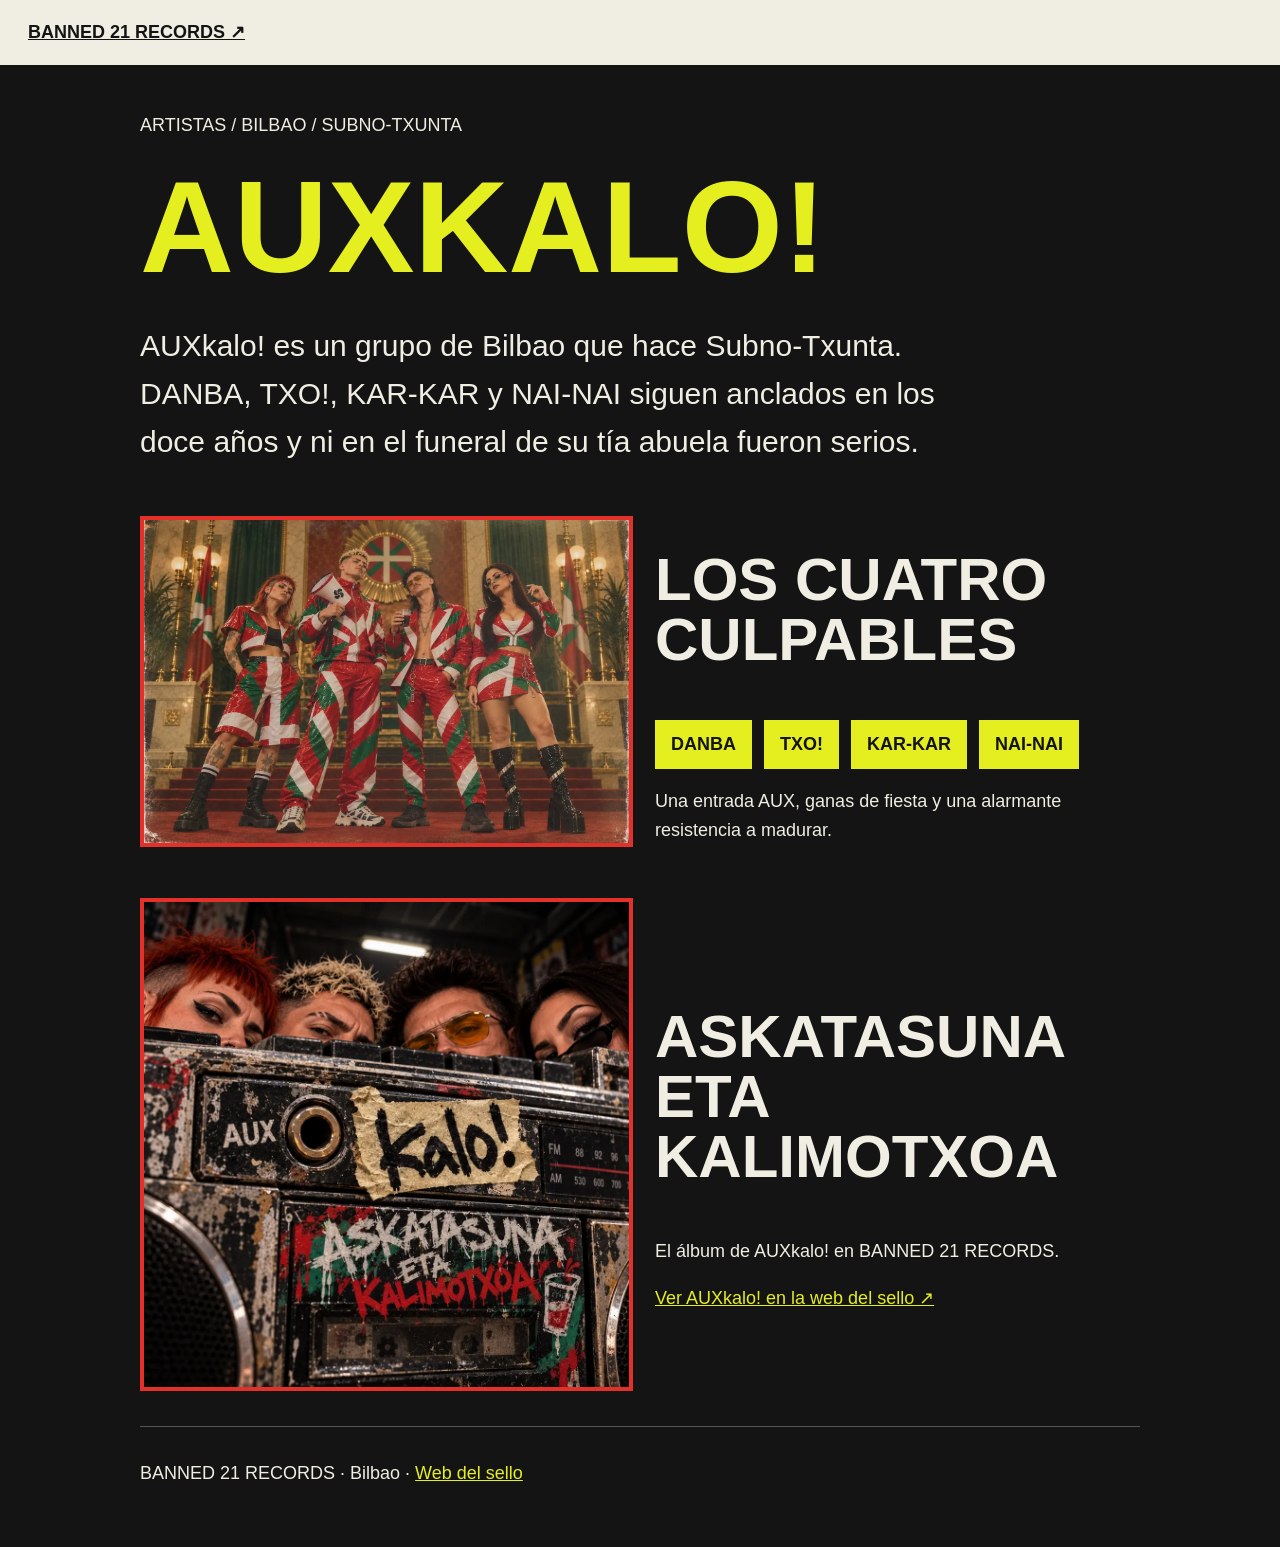
==== auxkalo/index.html @ 3a6acc34 "Publish dedicated indexable AUXkalo artist page" ====
<!doctype html><html lang="es"><head><meta charset="utf-8"><meta name="viewport" content="width=device-width,initial-scale=1"><title>AUXkalo! | Grupo de Bilbao · Subno-Txunta | BANNED 21 RECORDS</title><meta name="description" content="AUXkalo! es un grupo de Bilbao que hace Subno-Txunta. DANBA, TXO!, KAR-KAR y NAI-NAI siguen anclados en los doce años y ni en el funeral de su tía abuela fueron serios."><meta name="robots" content="index,follow,max-image-preview:large"><link rel="canonical" href="https://olivermend.github.io/Banned21records-web/auxkalo/"><meta property="og:type" content="music.musician"><meta property="og:title" content="AUXkalo! | Subno-Txunta desde Bilbao"><meta property="og:description" content="AUXkalo! es un grupo de Bilbao que hace Subno-Txunta. DANBA, TXO!, KAR-KAR y NAI-NAI siguen anclados en los doce años y ni en el funeral de su tía abuela fueron serios."><meta property="og:url" content="https://olivermend.github.io/Banned21records-web/auxkalo/"><meta property="og:image" content="https://olivermend.github.io/Banned21records-web/assets/artists/auxkalo-band.webp"><meta name="twitter:card" content="summary_large_image"><script type="application/ld+json">{"@context":"https://schema.org","@type":"MusicGroup","name":"AUXkalo!","url":"https://olivermend.github.io/Banned21records-web/auxkalo/","genre":["Subno-Txunta","Punk","Dance"],"description":"AUXkalo! es un grupo de Bilbao que hace Subno-Txunta. DANBA, TXO!, KAR-KAR y NAI-NAI siguen anclados en los doce años y ni en el funeral de su tía abuela fueron serios.","foundingLocation":{"@type":"Place","name":"Bilbao, Bizkaia, España"},"member":[{"@type":"Person","name":"DANBA"},{"@type":"Person","name":"TXO!"},{"@type":"Person","name":"KAR-KAR"},{"@type":"Person","name":"NAI-NAI"}],"image":"https://olivermend.github.io/Banned21records-web/assets/artists/auxkalo-band.webp","album":{"@type":"MusicAlbum","name":"Askatasuna eta Kalimotxoa","image":"https://olivermend.github.io/Banned21records-web/assets/artists/auxkalo-askatasuna-eta-kalimotxoa.webp"}}</script><style>body{background:#141414;color:#f0ede3;font:18px/1.6 Arial,sans-serif;margin:0}main{max-width:1000px;margin:auto;padding:28px}a{color:#e5ee1f}header{padding:18px 28px;background:#f0ede3;color:#141414;font-weight:900}header a{color:#141414}h1,h2{font-family:Impact,'Arial Narrow',sans-serif;text-transform:uppercase;line-height:1}h1{font-size:clamp(60px,12vw,130px);margin:22px 0 10px;color:#e5ee1f}h2{font-size:clamp(30px,6vw,60px)}.lead{font-size:clamp(21px,3vw,30px);max-width:820px}.grid{display:grid;grid-template-columns:1fr 1fr;gap:30px;align-items:center;margin:35px 0}.grid img{width:100%;height:auto;border:4px solid #e33029}.members{display:flex;flex-wrap:wrap;gap:12px;list-style:none;padding:0}.members li{background:#e5ee1f;color:#141414;font-weight:900;padding:10px 16px}footer{padding:32px 0;border-top:1px solid #555}@media(max-width:700px){.grid{grid-template-columns:1fr}}</style></head><body><header><a href="https://olivermend.github.io/Banned21records-web/">BANNED 21 RECORDS ↗</a></header><main><p>ARTISTAS / BILBAO / SUBNO-TXUNTA</p><h1>AUXkalo!</h1><p class="lead">AUXkalo! es un grupo de Bilbao que hace Subno-Txunta. DANBA, TXO!, KAR-KAR y NAI-NAI siguen anclados en los doce años y ni en el funeral de su tía abuela fueron serios.</p><div class="grid"><img src="../assets/artists/auxkalo-band.webp" alt="AUXkalo!, cuarteto de Bilbao con vestuario Ikurriña Couture"><div><h2>Los cuatro culpables</h2><ul class="members"><li>DANBA</li><li>TXO!</li><li>KAR-KAR</li><li>NAI-NAI</li></ul><p>Una entrada AUX, ganas de fiesta y una alarmante resistencia a madurar.</p></div></div><section class="grid"><img src="../assets/artists/auxkalo-askatasuna-eta-kalimotxoa.webp" alt="Portada del álbum Askatasuna eta Kalimotxoa de AUXkalo!"><div><h2>Askatasuna eta Kalimotxoa</h2><p>El álbum de AUXkalo! en BANNED 21 RECORDS.</p><p><a href="https://olivermend.github.io/Banned21records-web/#band">Ver AUXkalo! en la web del sello ↗</a></p></div></section><footer>BANNED 21 RECORDS · Bilbao · <a href="https://olivermend.github.io/Banned21records-web/">Web del sello</a></footer></main></body></html>
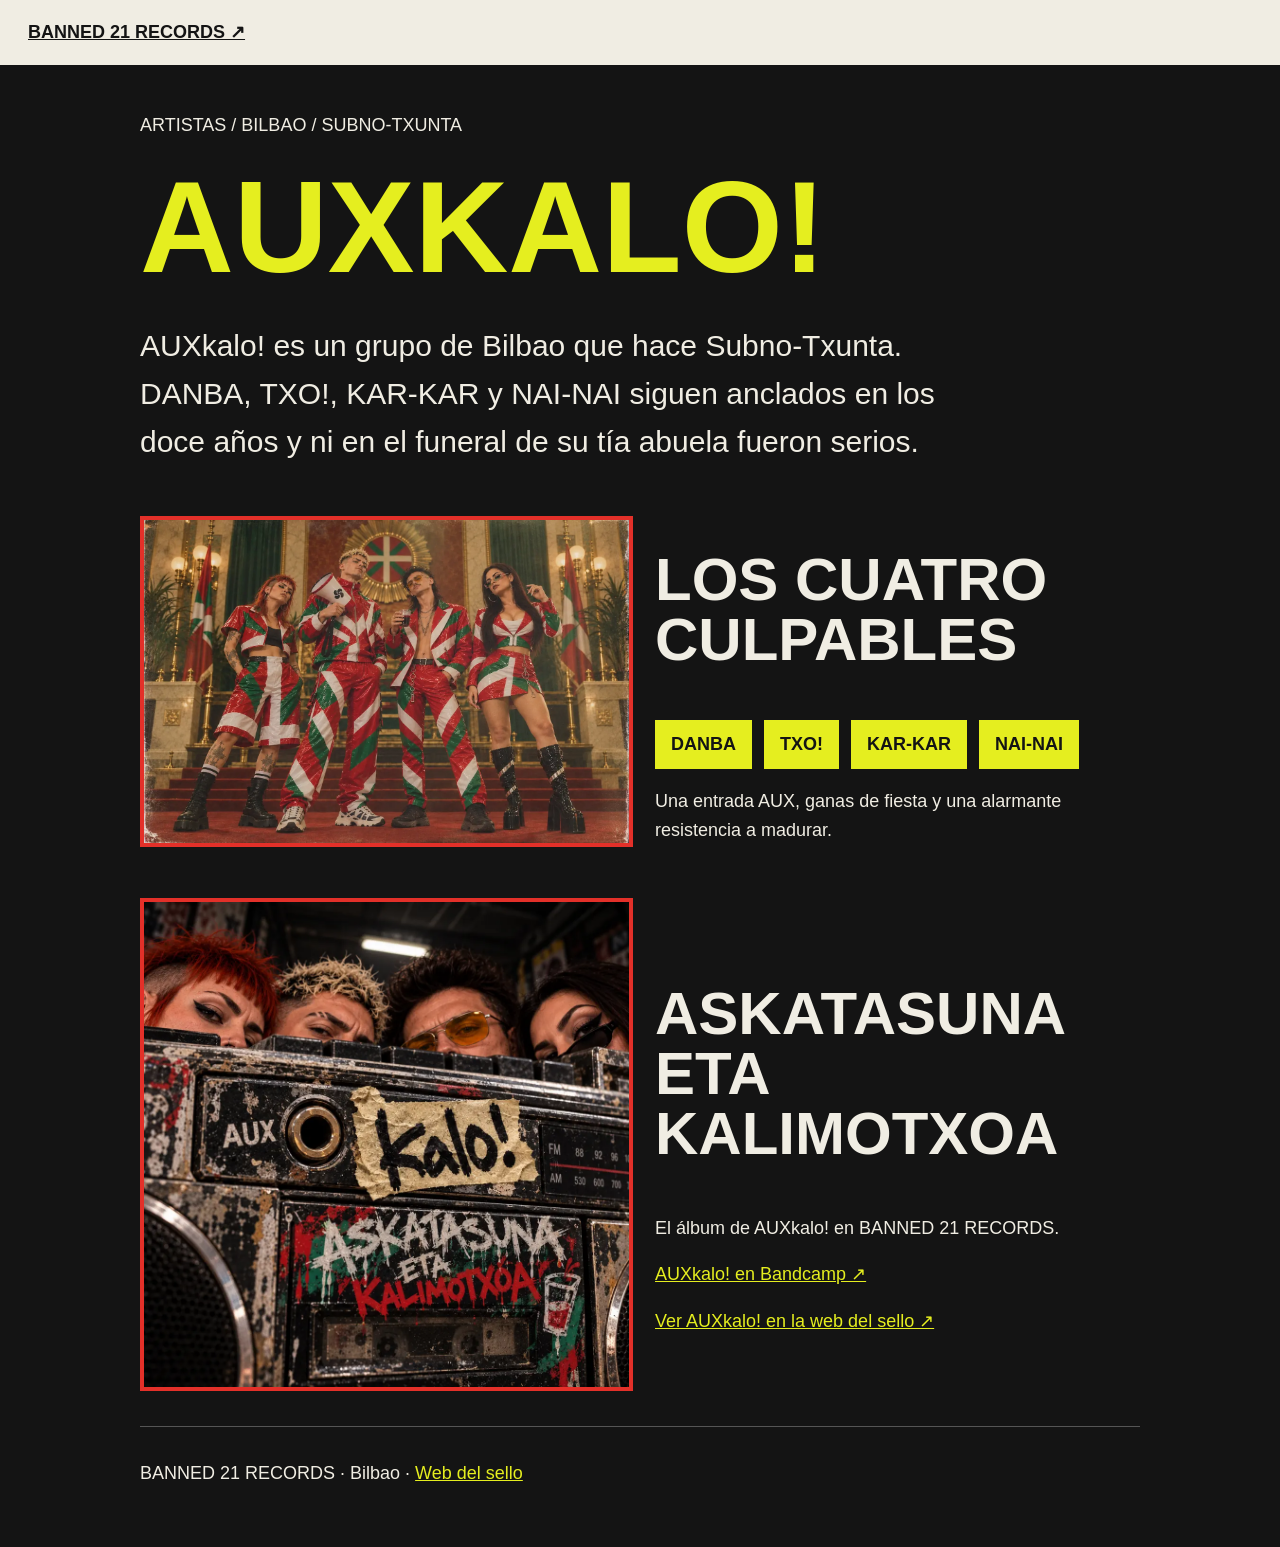
==== commit 6c1fceda: "Link AUXkalo official Bandcamp profile from artist page and structured data" ====
--- a/auxkalo/index.html
+++ b/auxkalo/index.html
@@ -1 +1 @@
-<!doctype html><html lang="es"><head><meta charset="utf-8"><meta name="viewport" content="width=device-width,initial-scale=1"><title>AUXkalo! | Grupo de Bilbao · Subno-Txunta | BANNED 21 RECORDS</title><meta name="description" content="AUXkalo! es un grupo de Bilbao que hace Subno-Txunta. DANBA, TXO!, KAR-KAR y NAI-NAI siguen anclados en los doce años y ni en el funeral de su tía abuela fueron serios."><meta name="robots" content="index,follow,max-image-preview:large"><link rel="canonical" href="https://olivermend.github.io/Banned21records-web/auxkalo/"><meta property="og:type" content="music.musician"><meta property="og:title" content="AUXkalo! | Subno-Txunta desde Bilbao"><meta property="og:description" content="AUXkalo! es un grupo de Bilbao que hace Subno-Txunta. DANBA, TXO!, KAR-KAR y NAI-NAI siguen anclados en los doce años y ni en el funeral de su tía abuela fueron serios."><meta property="og:url" content="https://olivermend.github.io/Banned21records-web/auxkalo/"><meta property="og:image" content="https://olivermend.github.io/Banned21records-web/assets/artists/auxkalo-band.webp"><meta name="twitter:card" content="summary_large_image"><script type="application/ld+json">{"@context":"https://schema.org","@type":"MusicGroup","name":"AUXkalo!","url":"https://olivermend.github.io/Banned21records-web/auxkalo/","genre":["Subno-Txunta","Punk","Dance"],"description":"AUXkalo! es un grupo de Bilbao que hace Subno-Txunta. DANBA, TXO!, KAR-KAR y NAI-NAI siguen anclados en los doce años y ni en el funeral de su tía abuela fueron serios.","foundingLocation":{"@type":"Place","name":"Bilbao, Bizkaia, España"},"member":[{"@type":"Person","name":"DANBA"},{"@type":"Person","name":"TXO!"},{"@type":"Person","name":"KAR-KAR"},{"@type":"Person","name":"NAI-NAI"}],"image":"https://olivermend.github.io/Banned21records-web/assets/artists/auxkalo-band.webp","album":{"@type":"MusicAlbum","name":"Askatasuna eta Kalimotxoa","image":"https://olivermend.github.io/Banned21records-web/assets/artists/auxkalo-askatasuna-eta-kalimotxoa.webp"}}</script><style>body{background:#141414;color:#f0ede3;font:18px/1.6 Arial,sans-serif;margin:0}main{max-width:1000px;margin:auto;padding:28px}a{color:#e5ee1f}header{padding:18px 28px;background:#f0ede3;color:#141414;font-weight:900}header a{color:#141414}h1,h2{font-family:Impact,'Arial Narrow',sans-serif;text-transform:uppercase;line-height:1}h1{font-size:clamp(60px,12vw,130px);margin:22px 0 10px;color:#e5ee1f}h2{font-size:clamp(30px,6vw,60px)}.lead{font-size:clamp(21px,3vw,30px);max-width:820px}.grid{display:grid;grid-template-columns:1fr 1fr;gap:30px;align-items:center;margin:35px 0}.grid img{width:100%;height:auto;border:4px solid #e33029}.members{display:flex;flex-wrap:wrap;gap:12px;list-style:none;padding:0}.members li{background:#e5ee1f;color:#141414;font-weight:900;padding:10px 16px}footer{padding:32px 0;border-top:1px solid #555}@media(max-width:700px){.grid{grid-template-columns:1fr}}</style></head><body><header><a href="https://olivermend.github.io/Banned21records-web/">BANNED 21 RECORDS ↗</a></header><main><p>ARTISTAS / BILBAO / SUBNO-TXUNTA</p><h1>AUXkalo!</h1><p class="lead">AUXkalo! es un grupo de Bilbao que hace Subno-Txunta. DANBA, TXO!, KAR-KAR y NAI-NAI siguen anclados en los doce años y ni en el funeral de su tía abuela fueron serios.</p><div class="grid"><img src="../assets/artists/auxkalo-band.webp" alt="AUXkalo!, cuarteto de Bilbao con vestuario Ikurriña Couture"><div><h2>Los cuatro culpables</h2><ul class="members"><li>DANBA</li><li>TXO!</li><li>KAR-KAR</li><li>NAI-NAI</li></ul><p>Una entrada AUX, ganas de fiesta y una alarmante resistencia a madurar.</p></div></div><section class="grid"><img src="../assets/artists/auxkalo-askatasuna-eta-kalimotxoa.webp" alt="Portada del álbum Askatasuna eta Kalimotxoa de AUXkalo!"><div><h2>Askatasuna eta Kalimotxoa</h2><p>El álbum de AUXkalo! en BANNED 21 RECORDS.</p><p><a href="https://olivermend.github.io/Banned21records-web/#band">Ver AUXkalo! en la web del sello ↗</a></p></div></section><footer>BANNED 21 RECORDS · Bilbao · <a href="https://olivermend.github.io/Banned21records-web/">Web del sello</a></footer></main></body></html>+<!doctype html><html lang="es"><head><meta charset="utf-8"><meta name="viewport" content="width=device-width,initial-scale=1"><title>AUXkalo! | Grupo de Bilbao · Subno-Txunta | BANNED 21 RECORDS</title><meta name="description" content="AUXkalo! es un grupo de Bilbao que hace Subno-Txunta. DANBA, TXO!, KAR-KAR y NAI-NAI siguen anclados en los doce años y ni en el funeral de su tía abuela fueron serios."><meta name="robots" content="index,follow,max-image-preview:large"><link rel="canonical" href="https://olivermend.github.io/Banned21records-web/auxkalo/"><meta property="og:type" content="music.musician"><meta property="og:title" content="AUXkalo! | Subno-Txunta desde Bilbao"><meta property="og:description" content="AUXkalo! es un grupo de Bilbao que hace Subno-Txunta. DANBA, TXO!, KAR-KAR y NAI-NAI siguen anclados en los doce años y ni en el funeral de su tía abuela fueron serios."><meta property="og:url" content="https://olivermend.github.io/Banned21records-web/auxkalo/"><meta property="og:image" content="https://olivermend.github.io/Banned21records-web/assets/artists/auxkalo-band.webp"><meta name="twitter:card" content="summary_large_image"><script type="application/ld+json">{"@context":"https://schema.org","@type":"MusicGroup","name":"AUXkalo!","url":"https://olivermend.github.io/Banned21records-web/auxkalo/","sameAs":["https://auxkalo.bandcamp.com/"],"genre":["Subno-Txunta","Punk","Dance"],"description":"AUXkalo! es un grupo de Bilbao que hace Subno-Txunta. DANBA, TXO!, KAR-KAR y NAI-NAI siguen anclados en los doce años y ni en el funeral de su tía abuela fueron serios.","foundingLocation":{"@type":"Place","name":"Bilbao, Bizkaia, España"},"member":[{"@type":"Person","name":"DANBA"},{"@type":"Person","name":"TXO!"},{"@type":"Person","name":"KAR-KAR"},{"@type":"Person","name":"NAI-NAI"}],"image":"https://olivermend.github.io/Banned21records-web/assets/artists/auxkalo-band.webp","album":{"@type":"MusicAlbum","name":"Askatasuna eta Kalimotxoa","image":"https://olivermend.github.io/Banned21records-web/assets/artists/auxkalo-askatasuna-eta-kalimotxoa.webp"}}</script><style>body{background:#141414;color:#f0ede3;font:18px/1.6 Arial,sans-serif;margin:0}main{max-width:1000px;margin:auto;padding:28px}a{color:#e5ee1f}header{padding:18px 28px;background:#f0ede3;color:#141414;font-weight:900}header a{color:#141414}h1,h2{font-family:Impact,'Arial Narrow',sans-serif;text-transform:uppercase;line-height:1}h1{font-size:clamp(60px,12vw,130px);margin:22px 0 10px;color:#e5ee1f}h2{font-size:clamp(30px,6vw,60px)}.lead{font-size:clamp(21px,3vw,30px);max-width:820px}.grid{display:grid;grid-template-columns:1fr 1fr;gap:30px;align-items:center;margin:35px 0}.grid img{width:100%;height:auto;border:4px solid #e33029}.members{display:flex;flex-wrap:wrap;gap:12px;list-style:none;padding:0}.members li{background:#e5ee1f;color:#141414;font-weight:900;padding:10px 16px}footer{padding:32px 0;border-top:1px solid #555}@media(max-width:700px){.grid{grid-template-columns:1fr}}</style></head><body><header><a href="https://olivermend.github.io/Banned21records-web/">BANNED 21 RECORDS ↗</a></header><main><p>ARTISTAS / BILBAO / SUBNO-TXUNTA</p><h1>AUXkalo!</h1><p class="lead">AUXkalo! es un grupo de Bilbao que hace Subno-Txunta. DANBA, TXO!, KAR-KAR y NAI-NAI siguen anclados en los doce años y ni en el funeral de su tía abuela fueron serios.</p><div class="grid"><img src="../assets/artists/auxkalo-band.webp" alt="AUXkalo!, cuarteto de Bilbao con vestuario Ikurriña Couture"><div><h2>Los cuatro culpables</h2><ul class="members"><li>DANBA</li><li>TXO!</li><li>KAR-KAR</li><li>NAI-NAI</li></ul><p>Una entrada AUX, ganas de fiesta y una alarmante resistencia a madurar.</p></div></div><section class="grid"><img src="../assets/artists/auxkalo-askatasuna-eta-kalimotxoa.webp" alt="Portada del álbum Askatasuna eta Kalimotxoa de AUXkalo!"><div><h2>Askatasuna eta Kalimotxoa</h2><p>El álbum de AUXkalo! en BANNED 21 RECORDS.</p><p><a href="https://auxkalo.bandcamp.com/" rel="noopener noreferrer">AUXkalo! en Bandcamp ↗</a></p><p><a href="https://olivermend.github.io/Banned21records-web/#band">Ver AUXkalo! en la web del sello ↗</a></p></div></section><footer>BANNED 21 RECORDS · Bilbao · <a href="https://olivermend.github.io/Banned21records-web/">Web del sello</a></footer></main></body></html>
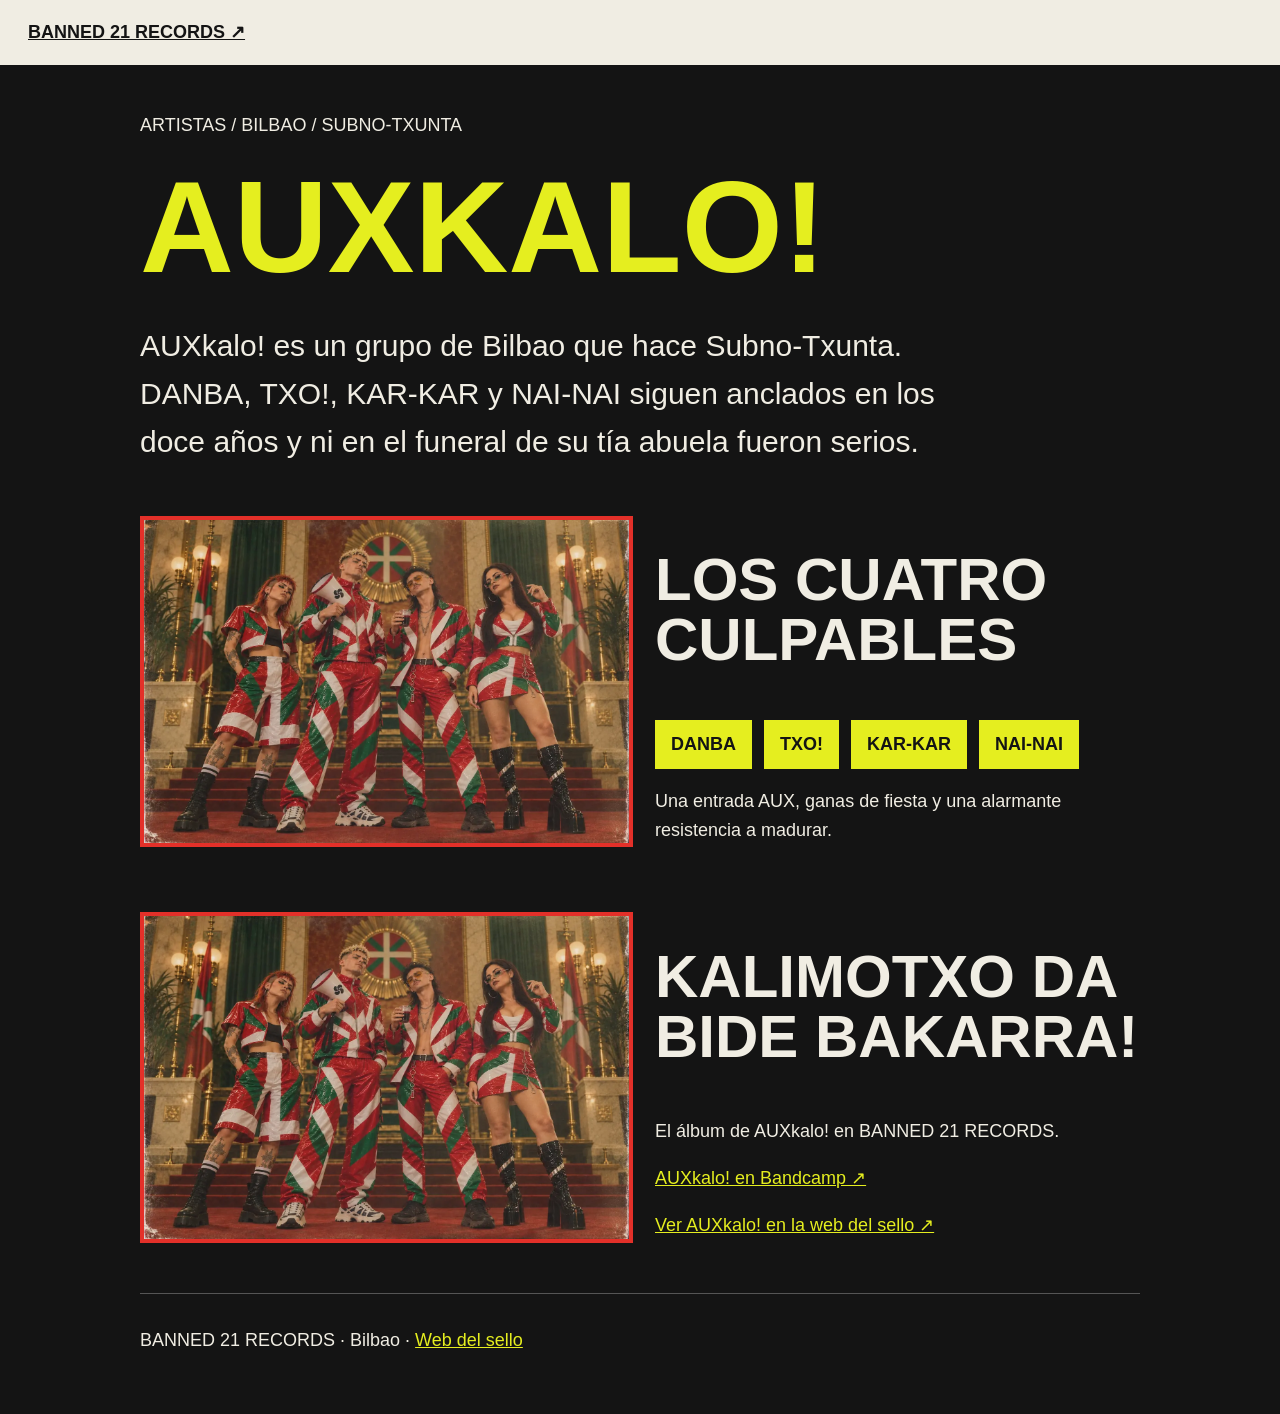
==== commit 6b49e490: "Update AUXkalo debut album to KALIMOTXO DA BIDE BAKARRA! and retire old cover references" ====
--- a/auxkalo/index.html
+++ b/auxkalo/index.html
@@ -1 +1 @@
-<!doctype html><html lang="es"><head><meta charset="utf-8"><meta name="viewport" content="width=device-width,initial-scale=1"><title>AUXkalo! | Grupo de Bilbao · Subno-Txunta | BANNED 21 RECORDS</title><meta name="description" content="AUXkalo! es un grupo de Bilbao que hace Subno-Txunta. DANBA, TXO!, KAR-KAR y NAI-NAI siguen anclados en los doce años y ni en el funeral de su tía abuela fueron serios."><meta name="robots" content="index,follow,max-image-preview:large"><link rel="canonical" href="https://olivermend.github.io/Banned21records-web/auxkalo/"><meta property="og:type" content="music.musician"><meta property="og:title" content="AUXkalo! | Subno-Txunta desde Bilbao"><meta property="og:description" content="AUXkalo! es un grupo de Bilbao que hace Subno-Txunta. DANBA, TXO!, KAR-KAR y NAI-NAI siguen anclados en los doce años y ni en el funeral de su tía abuela fueron serios."><meta property="og:url" content="https://olivermend.github.io/Banned21records-web/auxkalo/"><meta property="og:image" content="https://olivermend.github.io/Banned21records-web/assets/artists/auxkalo-band.webp"><meta name="twitter:card" content="summary_large_image"><script type="application/ld+json">{"@context":"https://schema.org","@type":"MusicGroup","name":"AUXkalo!","url":"https://olivermend.github.io/Banned21records-web/auxkalo/","sameAs":["https://auxkalo.bandcamp.com/"],"genre":["Subno-Txunta","Punk","Dance"],"description":"AUXkalo! es un grupo de Bilbao que hace Subno-Txunta. DANBA, TXO!, KAR-KAR y NAI-NAI siguen anclados en los doce años y ni en el funeral de su tía abuela fueron serios.","foundingLocation":{"@type":"Place","name":"Bilbao, Bizkaia, España"},"member":[{"@type":"Person","name":"DANBA"},{"@type":"Person","name":"TXO!"},{"@type":"Person","name":"KAR-KAR"},{"@type":"Person","name":"NAI-NAI"}],"image":"https://olivermend.github.io/Banned21records-web/assets/artists/auxkalo-band.webp","album":{"@type":"MusicAlbum","name":"Askatasuna eta Kalimotxoa","image":"https://olivermend.github.io/Banned21records-web/assets/artists/auxkalo-askatasuna-eta-kalimotxoa.webp"}}</script><style>body{background:#141414;color:#f0ede3;font:18px/1.6 Arial,sans-serif;margin:0}main{max-width:1000px;margin:auto;padding:28px}a{color:#e5ee1f}header{padding:18px 28px;background:#f0ede3;color:#141414;font-weight:900}header a{color:#141414}h1,h2{font-family:Impact,'Arial Narrow',sans-serif;text-transform:uppercase;line-height:1}h1{font-size:clamp(60px,12vw,130px);margin:22px 0 10px;color:#e5ee1f}h2{font-size:clamp(30px,6vw,60px)}.lead{font-size:clamp(21px,3vw,30px);max-width:820px}.grid{display:grid;grid-template-columns:1fr 1fr;gap:30px;align-items:center;margin:35px 0}.grid img{width:100%;height:auto;border:4px solid #e33029}.members{display:flex;flex-wrap:wrap;gap:12px;list-style:none;padding:0}.members li{background:#e5ee1f;color:#141414;font-weight:900;padding:10px 16px}footer{padding:32px 0;border-top:1px solid #555}@media(max-width:700px){.grid{grid-template-columns:1fr}}</style></head><body><header><a href="https://olivermend.github.io/Banned21records-web/">BANNED 21 RECORDS ↗</a></header><main><p>ARTISTAS / BILBAO / SUBNO-TXUNTA</p><h1>AUXkalo!</h1><p class="lead">AUXkalo! es un grupo de Bilbao que hace Subno-Txunta. DANBA, TXO!, KAR-KAR y NAI-NAI siguen anclados en los doce años y ni en el funeral de su tía abuela fueron serios.</p><div class="grid"><img src="../assets/artists/auxkalo-band.webp" alt="AUXkalo!, cuarteto de Bilbao con vestuario Ikurriña Couture"><div><h2>Los cuatro culpables</h2><ul class="members"><li>DANBA</li><li>TXO!</li><li>KAR-KAR</li><li>NAI-NAI</li></ul><p>Una entrada AUX, ganas de fiesta y una alarmante resistencia a madurar.</p></div></div><section class="grid"><img src="../assets/artists/auxkalo-askatasuna-eta-kalimotxoa.webp" alt="Portada del álbum Askatasuna eta Kalimotxoa de AUXkalo!"><div><h2>Askatasuna eta Kalimotxoa</h2><p>El álbum de AUXkalo! en BANNED 21 RECORDS.</p><p><a href="https://auxkalo.bandcamp.com/" rel="noopener noreferrer">AUXkalo! en Bandcamp ↗</a></p><p><a href="https://olivermend.github.io/Banned21records-web/#band">Ver AUXkalo! en la web del sello ↗</a></p></div></section><footer>BANNED 21 RECORDS · Bilbao · <a href="https://olivermend.github.io/Banned21records-web/">Web del sello</a></footer></main></body></html>+<!doctype html><html lang="es"><head><meta charset="utf-8"><meta name="viewport" content="width=device-width,initial-scale=1"><title>AUXkalo! | Grupo de Bilbao · Subno-Txunta | BANNED 21 RECORDS</title><meta name="description" content="AUXkalo! es un grupo de Bilbao que hace Subno-Txunta. DANBA, TXO!, KAR-KAR y NAI-NAI siguen anclados en los doce años y ni en el funeral de su tía abuela fueron serios."><meta name="robots" content="index,follow,max-image-preview:large"><link rel="canonical" href="https://olivermend.github.io/Banned21records-web/auxkalo/"><meta property="og:type" content="music.musician"><meta property="og:title" content="AUXkalo! | Subno-Txunta desde Bilbao"><meta property="og:description" content="AUXkalo! es un grupo de Bilbao que hace Subno-Txunta. DANBA, TXO!, KAR-KAR y NAI-NAI siguen anclados en los doce años y ni en el funeral de su tía abuela fueron serios."><meta property="og:url" content="https://olivermend.github.io/Banned21records-web/auxkalo/"><meta property="og:image" content="https://olivermend.github.io/Banned21records-web/assets/artists/auxkalo-band.webp"><meta name="twitter:card" content="summary_large_image"><script type="application/ld+json">{"@context":"https://schema.org","@type":"MusicGroup","name":"AUXkalo!","url":"https://olivermend.github.io/Banned21records-web/auxkalo/","sameAs":["https://auxkalo.bandcamp.com/"],"genre":["Subno-Txunta","Punk","Dance"],"description":"AUXkalo! es un grupo de Bilbao que hace Subno-Txunta. DANBA, TXO!, KAR-KAR y NAI-NAI siguen anclados en los doce años y ni en el funeral de su tía abuela fueron serios.","foundingLocation":{"@type":"Place","name":"Bilbao, Bizkaia, España"},"member":[{"@type":"Person","name":"DANBA"},{"@type":"Person","name":"TXO!"},{"@type":"Person","name":"KAR-KAR"},{"@type":"Person","name":"NAI-NAI"}],"image":"https://olivermend.github.io/Banned21records-web/assets/artists/auxkalo-band.webp","album":{"@type":"MusicAlbum","name":"KALIMOTXO DA BIDE BAKARRA!","image":"https://olivermend.github.io/Banned21records-web/assets/artists/auxkalo-band.webp"}}</script><style>body{background:#141414;color:#f0ede3;font:18px/1.6 Arial,sans-serif;margin:0}main{max-width:1000px;margin:auto;padding:28px}a{color:#e5ee1f}header{padding:18px 28px;background:#f0ede3;color:#141414;font-weight:900}header a{color:#141414}h1,h2{font-family:Impact,'Arial Narrow',sans-serif;text-transform:uppercase;line-height:1}h1{font-size:clamp(60px,12vw,130px);margin:22px 0 10px;color:#e5ee1f}h2{font-size:clamp(30px,6vw,60px)}.lead{font-size:clamp(21px,3vw,30px);max-width:820px}.grid{display:grid;grid-template-columns:1fr 1fr;gap:30px;align-items:center;margin:35px 0}.grid img{width:100%;height:auto;border:4px solid #e33029}.members{display:flex;flex-wrap:wrap;gap:12px;list-style:none;padding:0}.members li{background:#e5ee1f;color:#141414;font-weight:900;padding:10px 16px}footer{padding:32px 0;border-top:1px solid #555}@media(max-width:700px){.grid{grid-template-columns:1fr}}</style></head><body><header><a href="https://olivermend.github.io/Banned21records-web/">BANNED 21 RECORDS ↗</a></header><main><p>ARTISTAS / BILBAO / SUBNO-TXUNTA</p><h1>AUXkalo!</h1><p class="lead">AUXkalo! es un grupo de Bilbao que hace Subno-Txunta. DANBA, TXO!, KAR-KAR y NAI-NAI siguen anclados en los doce años y ni en el funeral de su tía abuela fueron serios.</p><div class="grid"><img src="../assets/artists/auxkalo-band.webp" alt="AUXkalo!, cuarteto de Bilbao con vestuario Ikurriña Couture"><div><h2>Los cuatro culpables</h2><ul class="members"><li>DANBA</li><li>TXO!</li><li>KAR-KAR</li><li>NAI-NAI</li></ul><p>Una entrada AUX, ganas de fiesta y una alarmante resistencia a madurar.</p></div></div><section class="grid"><img src="../assets/artists/auxkalo-band.webp" alt="Fotografía promocional de AUXkalo!; portada definitiva pendiente de incorporar"><div><h2>KALIMOTXO DA BIDE BAKARRA!</h2><p>El álbum de AUXkalo! en BANNED 21 RECORDS.</p><p><a href="https://auxkalo.bandcamp.com/" rel="noopener noreferrer">AUXkalo! en Bandcamp ↗</a></p><p><a href="https://olivermend.github.io/Banned21records-web/#band">Ver AUXkalo! en la web del sello ↗</a></p></div></section><footer>BANNED 21 RECORDS · Bilbao · <a href="https://olivermend.github.io/Banned21records-web/">Web del sello</a></footer></main></body></html>
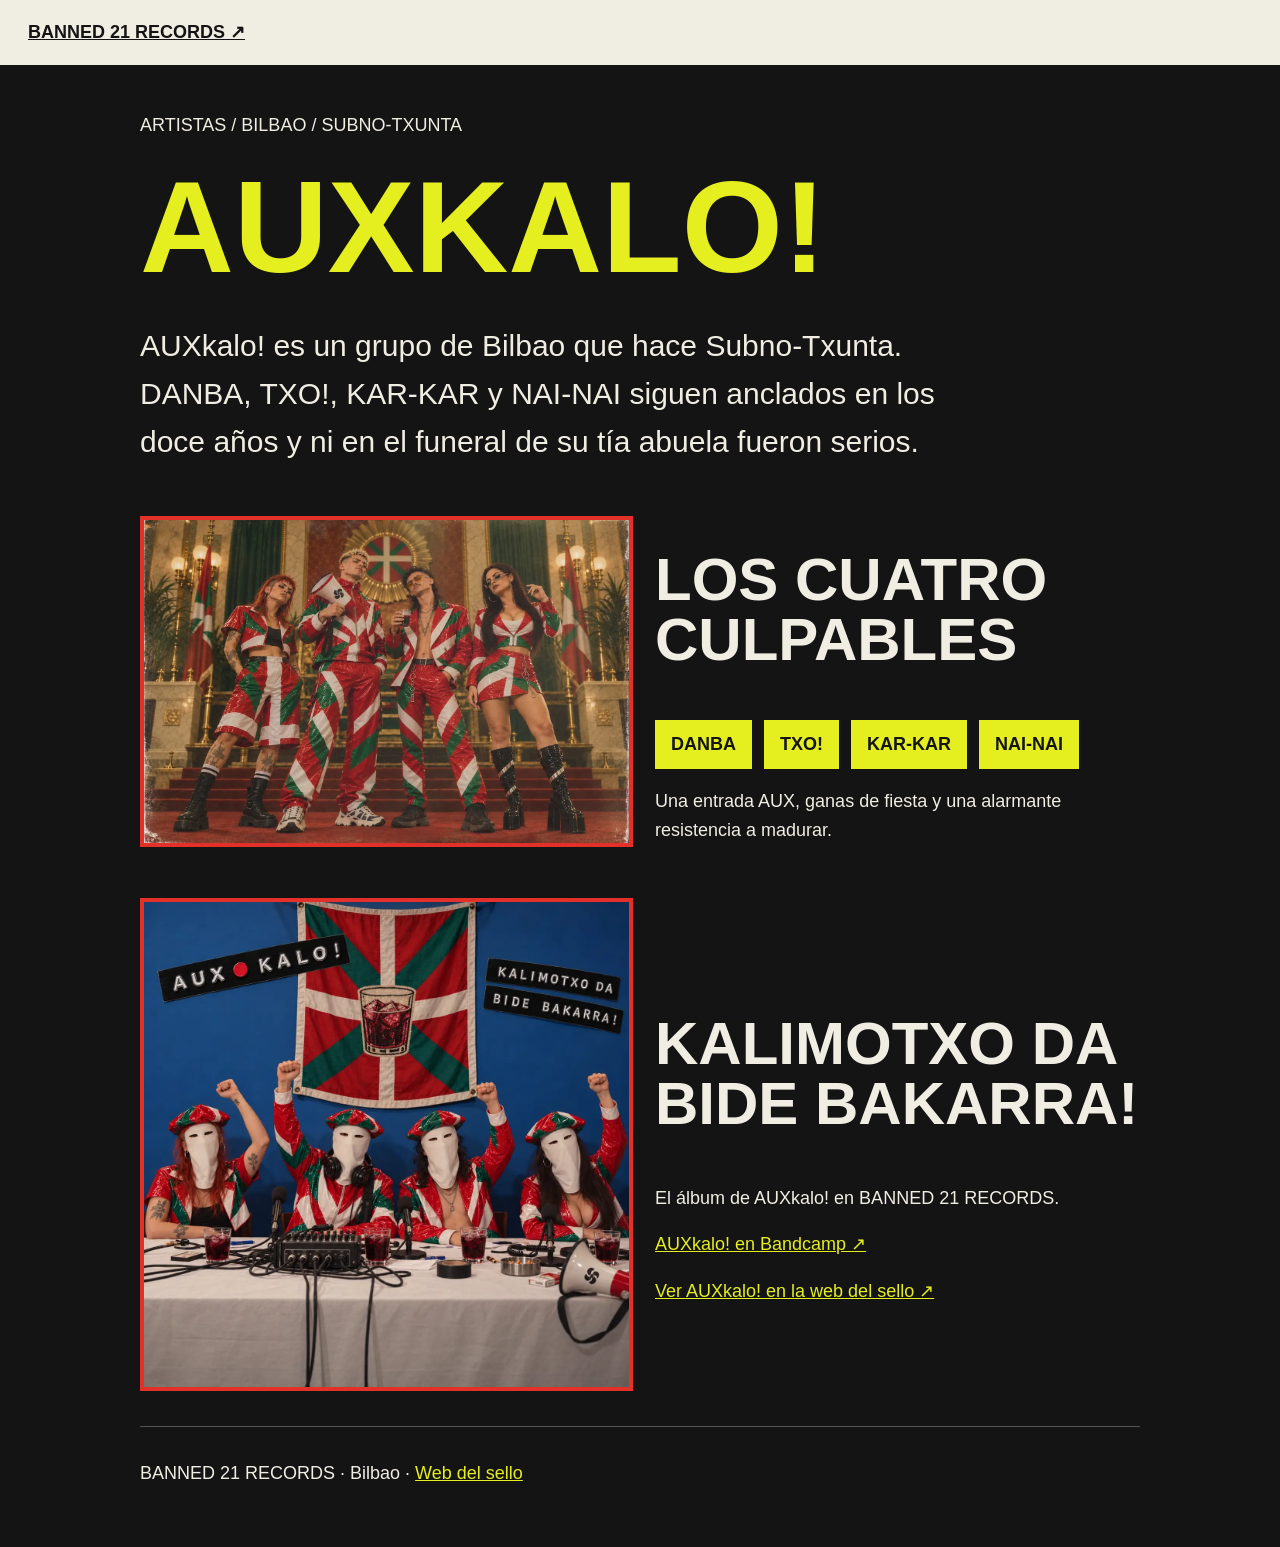
==== commit a7a96339: "Show official AUXkalo album sleeve on artist page" ====
--- a/auxkalo/index.html
+++ b/auxkalo/index.html
@@ -1 +1 @@
-<!doctype html><html lang="es"><head><meta charset="utf-8"><meta name="viewport" content="width=device-width,initial-scale=1"><title>AUXkalo! | Grupo de Bilbao · Subno-Txunta | BANNED 21 RECORDS</title><meta name="description" content="AUXkalo! es un grupo de Bilbao que hace Subno-Txunta. DANBA, TXO!, KAR-KAR y NAI-NAI siguen anclados en los doce años y ni en el funeral de su tía abuela fueron serios."><meta name="robots" content="index,follow,max-image-preview:large"><link rel="canonical" href="https://olivermend.github.io/Banned21records-web/auxkalo/"><meta property="og:type" content="music.musician"><meta property="og:title" content="AUXkalo! | Subno-Txunta desde Bilbao"><meta property="og:description" content="AUXkalo! es un grupo de Bilbao que hace Subno-Txunta. DANBA, TXO!, KAR-KAR y NAI-NAI siguen anclados en los doce años y ni en el funeral de su tía abuela fueron serios."><meta property="og:url" content="https://olivermend.github.io/Banned21records-web/auxkalo/"><meta property="og:image" content="https://olivermend.github.io/Banned21records-web/assets/artists/auxkalo-band.webp"><meta name="twitter:card" content="summary_large_image"><script type="application/ld+json">{"@context":"https://schema.org","@type":"MusicGroup","name":"AUXkalo!","url":"https://olivermend.github.io/Banned21records-web/auxkalo/","sameAs":["https://auxkalo.bandcamp.com/"],"genre":["Subno-Txunta","Punk","Dance"],"description":"AUXkalo! es un grupo de Bilbao que hace Subno-Txunta. DANBA, TXO!, KAR-KAR y NAI-NAI siguen anclados en los doce años y ni en el funeral de su tía abuela fueron serios.","foundingLocation":{"@type":"Place","name":"Bilbao, Bizkaia, España"},"member":[{"@type":"Person","name":"DANBA"},{"@type":"Person","name":"TXO!"},{"@type":"Person","name":"KAR-KAR"},{"@type":"Person","name":"NAI-NAI"}],"image":"https://olivermend.github.io/Banned21records-web/assets/artists/auxkalo-band.webp","album":{"@type":"MusicAlbum","name":"KALIMOTXO DA BIDE BAKARRA!","image":"https://olivermend.github.io/Banned21records-web/assets/artists/auxkalo-band.webp"}}</script><style>body{background:#141414;color:#f0ede3;font:18px/1.6 Arial,sans-serif;margin:0}main{max-width:1000px;margin:auto;padding:28px}a{color:#e5ee1f}header{padding:18px 28px;background:#f0ede3;color:#141414;font-weight:900}header a{color:#141414}h1,h2{font-family:Impact,'Arial Narrow',sans-serif;text-transform:uppercase;line-height:1}h1{font-size:clamp(60px,12vw,130px);margin:22px 0 10px;color:#e5ee1f}h2{font-size:clamp(30px,6vw,60px)}.lead{font-size:clamp(21px,3vw,30px);max-width:820px}.grid{display:grid;grid-template-columns:1fr 1fr;gap:30px;align-items:center;margin:35px 0}.grid img{width:100%;height:auto;border:4px solid #e33029}.members{display:flex;flex-wrap:wrap;gap:12px;list-style:none;padding:0}.members li{background:#e5ee1f;color:#141414;font-weight:900;padding:10px 16px}footer{padding:32px 0;border-top:1px solid #555}@media(max-width:700px){.grid{grid-template-columns:1fr}}</style></head><body><header><a href="https://olivermend.github.io/Banned21records-web/">BANNED 21 RECORDS ↗</a></header><main><p>ARTISTAS / BILBAO / SUBNO-TXUNTA</p><h1>AUXkalo!</h1><p class="lead">AUXkalo! es un grupo de Bilbao que hace Subno-Txunta. DANBA, TXO!, KAR-KAR y NAI-NAI siguen anclados en los doce años y ni en el funeral de su tía abuela fueron serios.</p><div class="grid"><img src="../assets/artists/auxkalo-band.webp" alt="AUXkalo!, cuarteto de Bilbao con vestuario Ikurriña Couture"><div><h2>Los cuatro culpables</h2><ul class="members"><li>DANBA</li><li>TXO!</li><li>KAR-KAR</li><li>NAI-NAI</li></ul><p>Una entrada AUX, ganas de fiesta y una alarmante resistencia a madurar.</p></div></div><section class="grid"><img src="../assets/artists/auxkalo-band.webp" alt="Fotografía promocional de AUXkalo!; portada definitiva pendiente de incorporar"><div><h2>KALIMOTXO DA BIDE BAKARRA!</h2><p>El álbum de AUXkalo! en BANNED 21 RECORDS.</p><p><a href="https://auxkalo.bandcamp.com/" rel="noopener noreferrer">AUXkalo! en Bandcamp ↗</a></p><p><a href="https://olivermend.github.io/Banned21records-web/#band">Ver AUXkalo! en la web del sello ↗</a></p></div></section><footer>BANNED 21 RECORDS · Bilbao · <a href="https://olivermend.github.io/Banned21records-web/">Web del sello</a></footer></main></body></html>+<!doctype html><html lang="es"><head><meta charset="utf-8"><meta name="viewport" content="width=device-width,initial-scale=1"><title>AUXkalo! | Grupo de Bilbao · Subno-Txunta | BANNED 21 RECORDS</title><meta name="description" content="AUXkalo! es un grupo de Bilbao que hace Subno-Txunta. DANBA, TXO!, KAR-KAR y NAI-NAI siguen anclados en los doce años y ni en el funeral de su tía abuela fueron serios."><meta name="robots" content="index,follow,max-image-preview:large"><link rel="canonical" href="https://olivermend.github.io/Banned21records-web/auxkalo/"><meta property="og:type" content="music.musician"><meta property="og:title" content="AUXkalo! | Subno-Txunta desde Bilbao"><meta property="og:description" content="AUXkalo! es un grupo de Bilbao que hace Subno-Txunta. DANBA, TXO!, KAR-KAR y NAI-NAI siguen anclados en los doce años y ni en el funeral de su tía abuela fueron serios."><meta property="og:url" content="https://olivermend.github.io/Banned21records-web/auxkalo/"><meta property="og:image" content="https://olivermend.github.io/Banned21records-web/assets/artists/auxkalo-band.webp"><meta name="twitter:card" content="summary_large_image"><script type="application/ld+json">{"@context":"https://schema.org","@type":"MusicGroup","name":"AUXkalo!","url":"https://olivermend.github.io/Banned21records-web/auxkalo/","sameAs":["https://auxkalo.bandcamp.com/"],"genre":["Subno-Txunta","Punk","Dance"],"description":"AUXkalo! es un grupo de Bilbao que hace Subno-Txunta. DANBA, TXO!, KAR-KAR y NAI-NAI siguen anclados en los doce años y ni en el funeral de su tía abuela fueron serios.","foundingLocation":{"@type":"Place","name":"Bilbao, Bizkaia, España"},"member":[{"@type":"Person","name":"DANBA"},{"@type":"Person","name":"TXO!"},{"@type":"Person","name":"KAR-KAR"},{"@type":"Person","name":"NAI-NAI"}],"image":"https://olivermend.github.io/Banned21records-web/assets/artists/auxkalo-band.webp","album":{"@type":"MusicAlbum","name":"KALIMOTXO DA BIDE BAKARRA!","image":"https://olivermend.github.io/Banned21records-web/assets/artists/auxkalo-kalimotxo-da-bide-bakarra.svg"}}</script><style>body{background:#141414;color:#f0ede3;font:18px/1.6 Arial,sans-serif;margin:0}main{max-width:1000px;margin:auto;padding:28px}a{color:#e5ee1f}header{padding:18px 28px;background:#f0ede3;color:#141414;font-weight:900}header a{color:#141414}h1,h2{font-family:Impact,'Arial Narrow',sans-serif;text-transform:uppercase;line-height:1}h1{font-size:clamp(60px,12vw,130px);margin:22px 0 10px;color:#e5ee1f}h2{font-size:clamp(30px,6vw,60px)}.lead{font-size:clamp(21px,3vw,30px);max-width:820px}.grid{display:grid;grid-template-columns:1fr 1fr;gap:30px;align-items:center;margin:35px 0}.grid img{width:100%;height:auto;border:4px solid #e33029}.members{display:flex;flex-wrap:wrap;gap:12px;list-style:none;padding:0}.members li{background:#e5ee1f;color:#141414;font-weight:900;padding:10px 16px}footer{padding:32px 0;border-top:1px solid #555}@media(max-width:700px){.grid{grid-template-columns:1fr}}</style></head><body><header><a href="https://olivermend.github.io/Banned21records-web/">BANNED 21 RECORDS ↗</a></header><main><p>ARTISTAS / BILBAO / SUBNO-TXUNTA</p><h1>AUXkalo!</h1><p class="lead">AUXkalo! es un grupo de Bilbao que hace Subno-Txunta. DANBA, TXO!, KAR-KAR y NAI-NAI siguen anclados en los doce años y ni en el funeral de su tía abuela fueron serios.</p><div class="grid"><img src="../assets/artists/auxkalo-band.webp" alt="AUXkalo!, cuarteto de Bilbao con vestuario Ikurriña Couture"><div><h2>Los cuatro culpables</h2><ul class="members"><li>DANBA</li><li>TXO!</li><li>KAR-KAR</li><li>NAI-NAI</li></ul><p>Una entrada AUX, ganas de fiesta y una alarmante resistencia a madurar.</p></div></div><section class="grid"><img src="../assets/artists/auxkalo-kalimotxo-da-bide-bakarra.svg" alt="Portada oficial de AUXkalo!, KALIMOTXO DA BIDE BAKARRA!: los cuatro integrantes enmascarados frente a una ikurriña con un kalimotxo bordado"><div><h2>KALIMOTXO DA BIDE BAKARRA!</h2><p>El álbum de AUXkalo! en BANNED 21 RECORDS.</p><p><a href="https://auxkalo.bandcamp.com/" rel="noopener noreferrer">AUXkalo! en Bandcamp ↗</a></p><p><a href="https://olivermend.github.io/Banned21records-web/#band">Ver AUXkalo! en la web del sello ↗</a></p></div></section><footer>BANNED 21 RECORDS · Bilbao · <a href="https://olivermend.github.io/Banned21records-web/">Web del sello</a></footer></main></body></html>
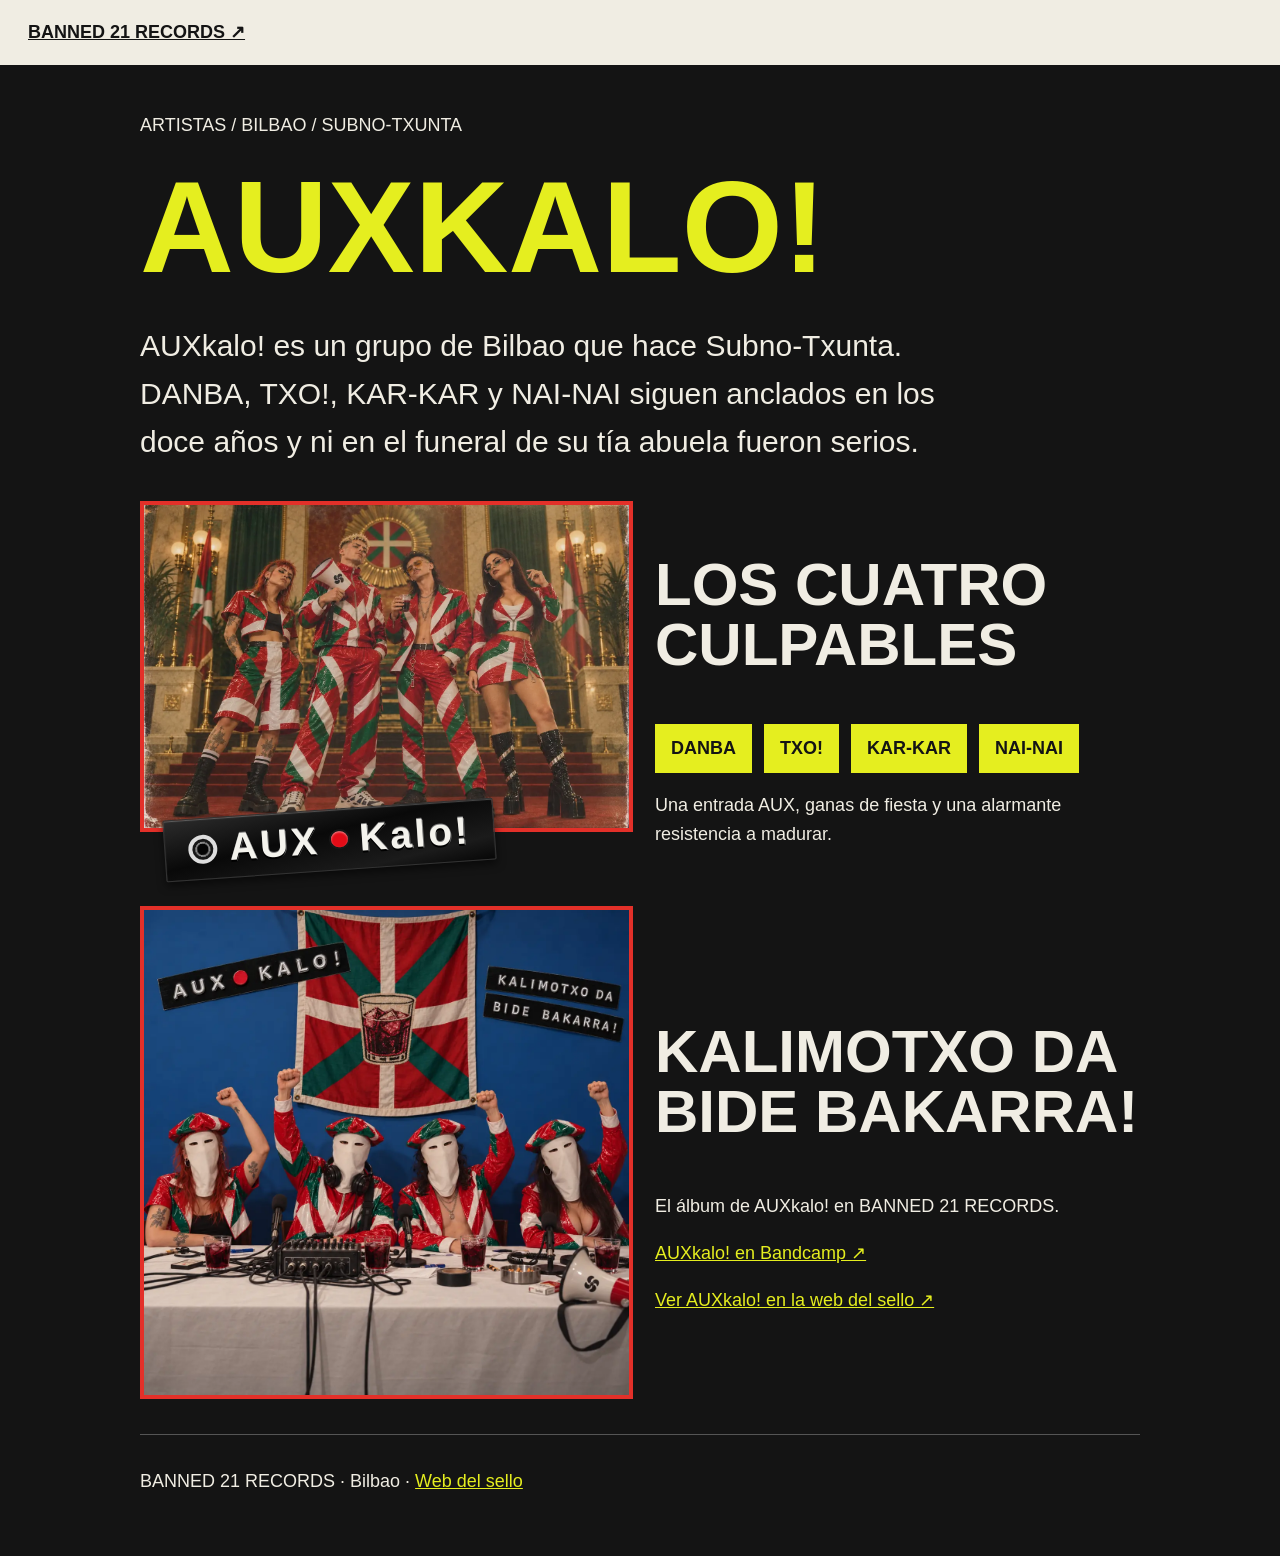
==== commit faf3762e: "Match AUXkalo parliamentary band photo label to album sleeve on artist page" ====
--- a/auxkalo/index.html
+++ b/auxkalo/index.html
@@ -1 +1 @@
-<!doctype html><html lang="es"><head><meta charset="utf-8"><meta name="viewport" content="width=device-width,initial-scale=1"><title>AUXkalo! | Grupo de Bilbao · Subno-Txunta | BANNED 21 RECORDS</title><meta name="description" content="AUXkalo! es un grupo de Bilbao que hace Subno-Txunta. DANBA, TXO!, KAR-KAR y NAI-NAI siguen anclados en los doce años y ni en el funeral de su tía abuela fueron serios."><meta name="robots" content="index,follow,max-image-preview:large"><link rel="canonical" href="https://olivermend.github.io/Banned21records-web/auxkalo/"><meta property="og:type" content="music.musician"><meta property="og:title" content="AUXkalo! | Subno-Txunta desde Bilbao"><meta property="og:description" content="AUXkalo! es un grupo de Bilbao que hace Subno-Txunta. DANBA, TXO!, KAR-KAR y NAI-NAI siguen anclados en los doce años y ni en el funeral de su tía abuela fueron serios."><meta property="og:url" content="https://olivermend.github.io/Banned21records-web/auxkalo/"><meta property="og:image" content="https://olivermend.github.io/Banned21records-web/assets/artists/auxkalo-band.webp"><meta name="twitter:card" content="summary_large_image"><script type="application/ld+json">{"@context":"https://schema.org","@type":"MusicGroup","name":"AUXkalo!","url":"https://olivermend.github.io/Banned21records-web/auxkalo/","sameAs":["https://auxkalo.bandcamp.com/"],"genre":["Subno-Txunta","Punk","Dance"],"description":"AUXkalo! es un grupo de Bilbao que hace Subno-Txunta. DANBA, TXO!, KAR-KAR y NAI-NAI siguen anclados en los doce años y ni en el funeral de su tía abuela fueron serios.","foundingLocation":{"@type":"Place","name":"Bilbao, Bizkaia, España"},"member":[{"@type":"Person","name":"DANBA"},{"@type":"Person","name":"TXO!"},{"@type":"Person","name":"KAR-KAR"},{"@type":"Person","name":"NAI-NAI"}],"image":"https://olivermend.github.io/Banned21records-web/assets/artists/auxkalo-band.webp","album":{"@type":"MusicAlbum","name":"KALIMOTXO DA BIDE BAKARRA!","image":"https://olivermend.github.io/Banned21records-web/assets/artists/auxkalo-kalimotxo-da-bide-bakarra.svg"}}</script><style>body{background:#141414;color:#f0ede3;font:18px/1.6 Arial,sans-serif;margin:0}main{max-width:1000px;margin:auto;padding:28px}a{color:#e5ee1f}header{padding:18px 28px;background:#f0ede3;color:#141414;font-weight:900}header a{color:#141414}h1,h2{font-family:Impact,'Arial Narrow',sans-serif;text-transform:uppercase;line-height:1}h1{font-size:clamp(60px,12vw,130px);margin:22px 0 10px;color:#e5ee1f}h2{font-size:clamp(30px,6vw,60px)}.lead{font-size:clamp(21px,3vw,30px);max-width:820px}.grid{display:grid;grid-template-columns:1fr 1fr;gap:30px;align-items:center;margin:35px 0}.grid img{width:100%;height:auto;border:4px solid #e33029}.members{display:flex;flex-wrap:wrap;gap:12px;list-style:none;padding:0}.members li{background:#e5ee1f;color:#141414;font-weight:900;padding:10px 16px}footer{padding:32px 0;border-top:1px solid #555}@media(max-width:700px){.grid{grid-template-columns:1fr}}</style></head><body><header><a href="https://olivermend.github.io/Banned21records-web/">BANNED 21 RECORDS ↗</a></header><main><p>ARTISTAS / BILBAO / SUBNO-TXUNTA</p><h1>AUXkalo!</h1><p class="lead">AUXkalo! es un grupo de Bilbao que hace Subno-Txunta. DANBA, TXO!, KAR-KAR y NAI-NAI siguen anclados en los doce años y ni en el funeral de su tía abuela fueron serios.</p><div class="grid"><img src="../assets/artists/auxkalo-band.webp" alt="AUXkalo!, cuarteto de Bilbao con vestuario Ikurriña Couture"><div><h2>Los cuatro culpables</h2><ul class="members"><li>DANBA</li><li>TXO!</li><li>KAR-KAR</li><li>NAI-NAI</li></ul><p>Una entrada AUX, ganas de fiesta y una alarmante resistencia a madurar.</p></div></div><section class="grid"><img src="../assets/artists/auxkalo-kalimotxo-da-bide-bakarra.svg" alt="Portada oficial de AUXkalo!, KALIMOTXO DA BIDE BAKARRA!: los cuatro integrantes enmascarados frente a una ikurriña con un kalimotxo bordado"><div><h2>KALIMOTXO DA BIDE BAKARRA!</h2><p>El álbum de AUXkalo! en BANNED 21 RECORDS.</p><p><a href="https://auxkalo.bandcamp.com/" rel="noopener noreferrer">AUXkalo! en Bandcamp ↗</a></p><p><a href="https://olivermend.github.io/Banned21records-web/#band">Ver AUXkalo! en la web del sello ↗</a></p></div></section><footer>BANNED 21 RECORDS · Bilbao · <a href="https://olivermend.github.io/Banned21records-web/">Web del sello</a></footer></main></body></html>+<!doctype html><html lang="es"><head><meta charset="utf-8"><meta name="viewport" content="width=device-width,initial-scale=1"><title>AUXkalo! | Grupo de Bilbao · Subno-Txunta | BANNED 21 RECORDS</title><meta name="description" content="AUXkalo! es un grupo de Bilbao que hace Subno-Txunta. DANBA, TXO!, KAR-KAR y NAI-NAI siguen anclados en los doce años y ni en el funeral de su tía abuela fueron serios."><meta name="robots" content="index,follow,max-image-preview:large"><link rel="canonical" href="https://olivermend.github.io/Banned21records-web/auxkalo/"><meta property="og:type" content="music.musician"><meta property="og:title" content="AUXkalo! | Subno-Txunta desde Bilbao"><meta property="og:description" content="AUXkalo! es un grupo de Bilbao que hace Subno-Txunta. DANBA, TXO!, KAR-KAR y NAI-NAI siguen anclados en los doce años y ni en el funeral de su tía abuela fueron serios."><meta property="og:url" content="https://olivermend.github.io/Banned21records-web/auxkalo/"><meta property="og:image" content="https://olivermend.github.io/Banned21records-web/assets/artists/auxkalo-band.webp"><meta name="twitter:card" content="summary_large_image"><script type="application/ld+json">{"@context":"https://schema.org","@type":"MusicGroup","name":"AUXkalo!","url":"https://olivermend.github.io/Banned21records-web/auxkalo/","sameAs":["https://auxkalo.bandcamp.com/"],"genre":["Subno-Txunta","Punk","Dance"],"description":"AUXkalo! es un grupo de Bilbao que hace Subno-Txunta. DANBA, TXO!, KAR-KAR y NAI-NAI siguen anclados en los doce años y ni en el funeral de su tía abuela fueron serios.","foundingLocation":{"@type":"Place","name":"Bilbao, Bizkaia, España"},"member":[{"@type":"Person","name":"DANBA"},{"@type":"Person","name":"TXO!"},{"@type":"Person","name":"KAR-KAR"},{"@type":"Person","name":"NAI-NAI"}],"image":"https://olivermend.github.io/Banned21records-web/assets/artists/auxkalo-band.webp","album":{"@type":"MusicAlbum","name":"KALIMOTXO DA BIDE BAKARRA!","image":"https://olivermend.github.io/Banned21records-web/assets/artists/auxkalo-kalimotxo-da-bide-bakarra.svg"}}</script><style>body{background:#141414;color:#f0ede3;font:18px/1.6 Arial,sans-serif;margin:0}main{max-width:1000px;margin:auto;padding:28px}a{color:#e5ee1f}header{padding:18px 28px;background:#f0ede3;color:#141414;font-weight:900}header a{color:#141414}h1,h2{font-family:Impact,'Arial Narrow',sans-serif;text-transform:uppercase;line-height:1}h1{font-size:clamp(60px,12vw,130px);margin:22px 0 10px;color:#e5ee1f}h2{font-size:clamp(30px,6vw,60px)}.lead{font-size:clamp(21px,3vw,30px);max-width:820px}.grid{display:grid;grid-template-columns:1fr 1fr;gap:30px;align-items:center;margin:35px 0}.grid img{width:100%;height:auto;border:4px solid #e33029}.members{display:flex;flex-wrap:wrap;gap:12px;list-style:none;padding:0}.members li{background:#e5ee1f;color:#141414;font-weight:900;padding:10px 16px}footer{padding:32px 0;border-top:1px solid #555}@media(max-width:700px){.grid{grid-template-columns:1fr}}.aux-band-photo{position:relative;min-width:0}.aux-band-photo img{display:block}.aux-dymo{position:relative;z-index:2;display:inline-flex;align-items:center;gap:clamp(5px,1.2vw,12px);max-width:96%;margin:-23px 0 0 5%;padding:9px clamp(12px,2vw,23px);transform:rotate(-4deg);border:1px solid #333;border-radius:2px;background:linear-gradient(170deg,#2b2b2b,#090909 43%,#1b1b1b 80%,#070707);color:#f4f3ed;font:800 clamp(20px,3vw,40px)/1.1 'Arial Narrow',Arial,sans-serif;letter-spacing:.08em;white-space:nowrap;box-shadow:0 4px 8px #0008,inset 0 1px 1px #fff4;text-shadow:0 -1px #777,0 2px #000,1px 1px #777}.aux-socket{width:.55em;height:.55em;border-radius:50%;border:.11em solid #ddd;background:radial-gradient(circle,#050505 0 37%,#888 41% 50%,#171717 51%)}.aux-led{width:.42em;height:.42em;border-radius:50%;background:#e30c17;box-shadow:0 0 0 2px #171717,inset 0 1px 2px #fff8}</style></head><body><header><a href="https://olivermend.github.io/Banned21records-web/">BANNED 21 RECORDS ↗</a></header><main><p>ARTISTAS / BILBAO / SUBNO-TXUNTA</p><h1>AUXkalo!</h1><p class="lead">AUXkalo! es un grupo de Bilbao que hace Subno-Txunta. DANBA, TXO!, KAR-KAR y NAI-NAI siguen anclados en los doce años y ni en el funeral de su tía abuela fueron serios.</p><div class="grid"><div class="aux-band-photo"><img src="../assets/artists/auxkalo-band.webp" alt="AUXkalo!, cuarteto de Bilbao con vestuario Ikurriña Couture"><div class="aux-dymo" role="img" aria-label="AUXkalo!"><span class="aux-socket" aria-hidden="true"></span><span>AUX</span><span class="aux-led" aria-hidden="true"></span><span>Kalo!</span></div></div><div><h2>Los cuatro culpables</h2><ul class="members"><li>DANBA</li><li>TXO!</li><li>KAR-KAR</li><li>NAI-NAI</li></ul><p>Una entrada AUX, ganas de fiesta y una alarmante resistencia a madurar.</p></div></div><section class="grid"><img src="../assets/artists/auxkalo-kalimotxo-da-bide-bakarra.svg" alt="Portada oficial de AUXkalo!, KALIMOTXO DA BIDE BAKARRA!: los cuatro integrantes enmascarados frente a una ikurriña con un kalimotxo bordado"><div><h2>KALIMOTXO DA BIDE BAKARRA!</h2><p>El álbum de AUXkalo! en BANNED 21 RECORDS.</p><p><a href="https://auxkalo.bandcamp.com/" rel="noopener noreferrer">AUXkalo! en Bandcamp ↗</a></p><p><a href="https://olivermend.github.io/Banned21records-web/#band">Ver AUXkalo! en la web del sello ↗</a></p></div></section><footer>BANNED 21 RECORDS · Bilbao · <a href="https://olivermend.github.io/Banned21records-web/">Web del sello</a></footer></main></body></html>
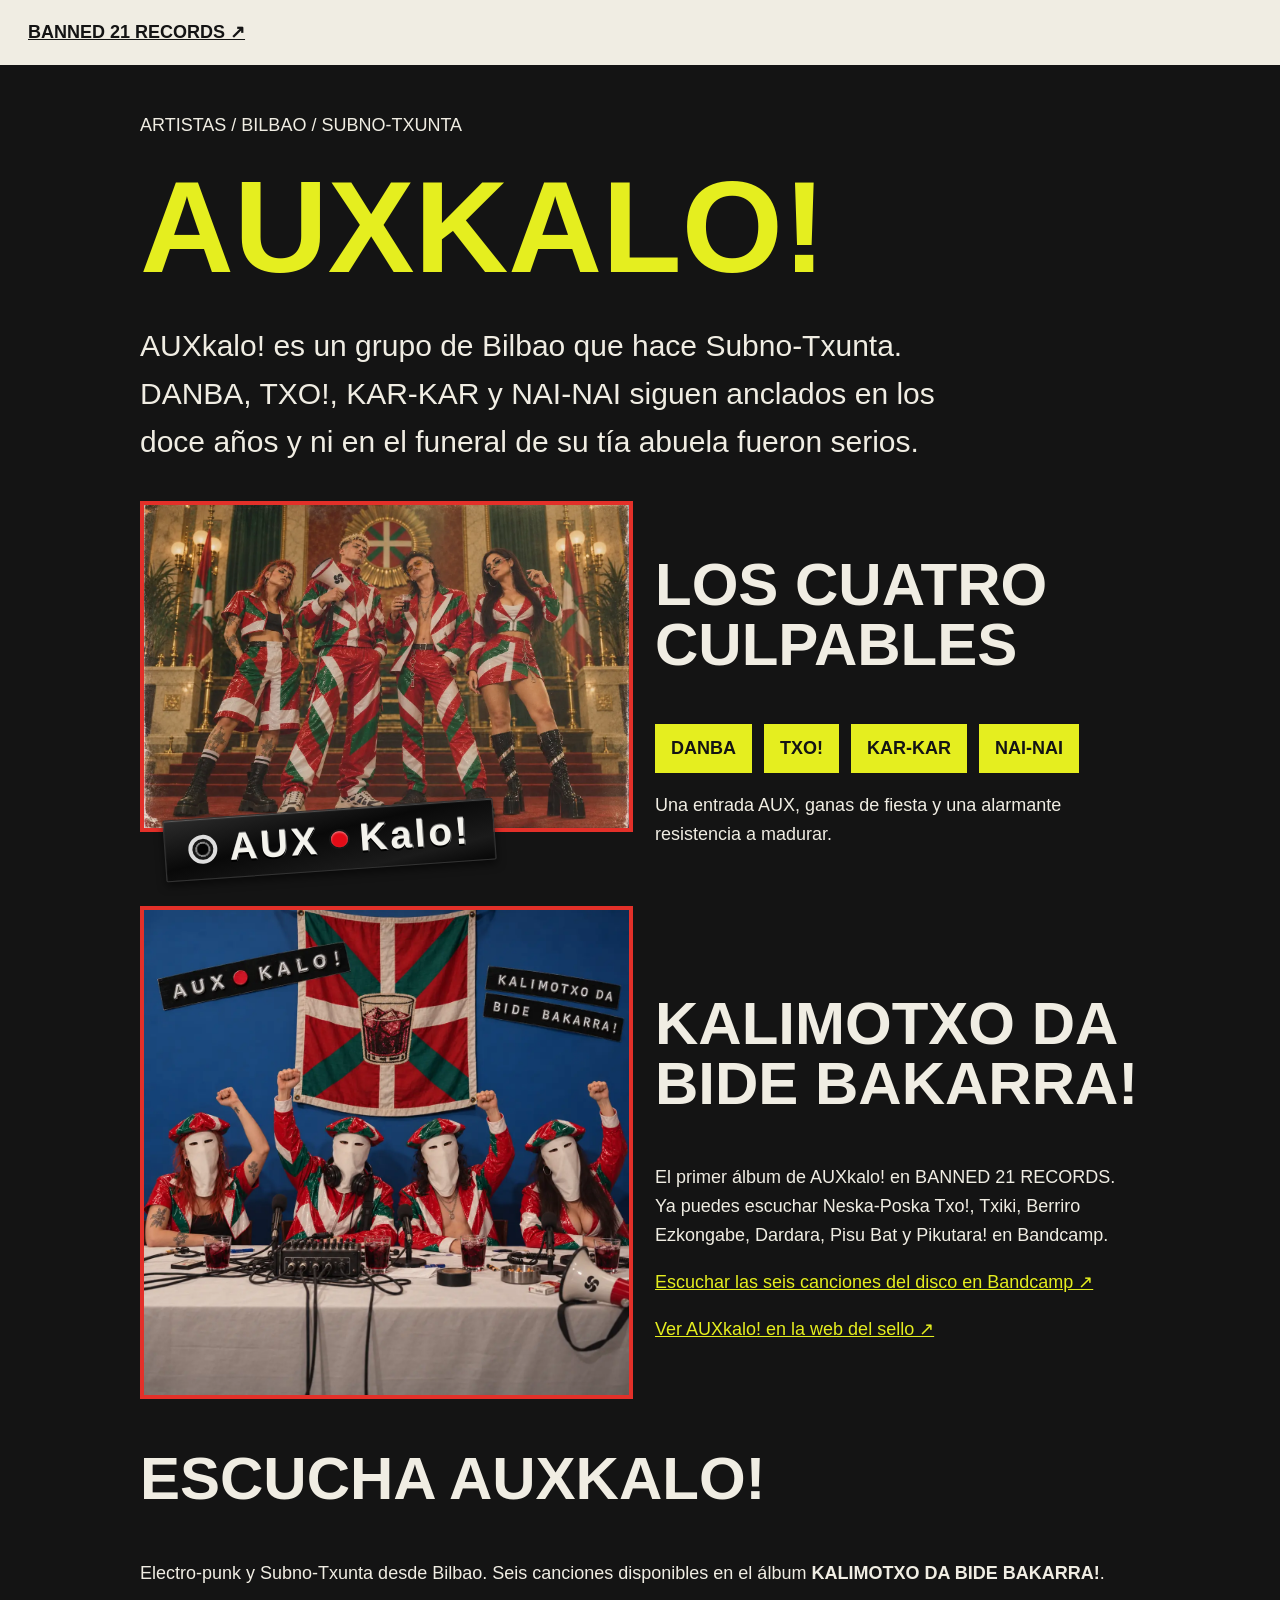
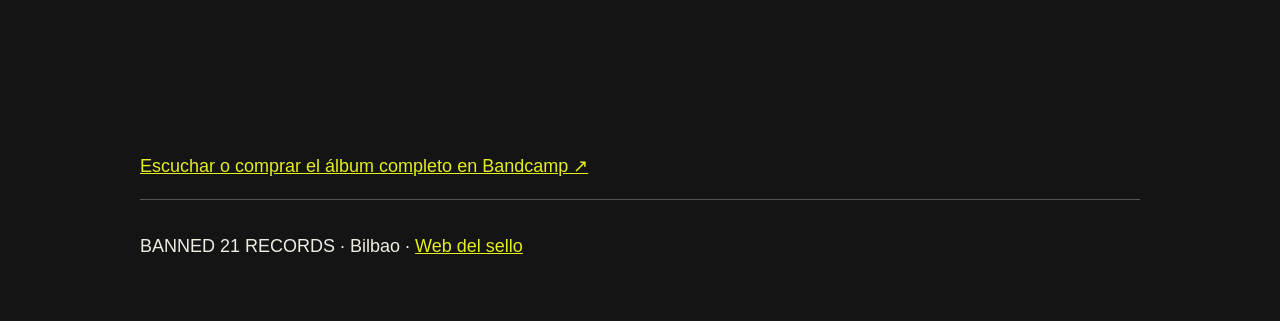
==== commit e976e8eb: "Link AUXkalo debut album directly and embed Bandcamp player for discoverability" ====
--- a/auxkalo/index.html
+++ b/auxkalo/index.html
@@ -1 +1 @@
-<!doctype html><html lang="es"><head><meta charset="utf-8"><meta name="viewport" content="width=device-width,initial-scale=1"><title>AUXkalo! | Grupo de Bilbao · Subno-Txunta | BANNED 21 RECORDS</title><meta name="description" content="AUXkalo! es un grupo de Bilbao que hace Subno-Txunta. DANBA, TXO!, KAR-KAR y NAI-NAI siguen anclados en los doce años y ni en el funeral de su tía abuela fueron serios."><meta name="robots" content="index,follow,max-image-preview:large"><link rel="canonical" href="https://olivermend.github.io/Banned21records-web/auxkalo/"><meta property="og:type" content="music.musician"><meta property="og:title" content="AUXkalo! | Subno-Txunta desde Bilbao"><meta property="og:description" content="AUXkalo! es un grupo de Bilbao que hace Subno-Txunta. DANBA, TXO!, KAR-KAR y NAI-NAI siguen anclados en los doce años y ni en el funeral de su tía abuela fueron serios."><meta property="og:url" content="https://olivermend.github.io/Banned21records-web/auxkalo/"><meta property="og:image" content="https://olivermend.github.io/Banned21records-web/assets/artists/auxkalo-band.webp"><meta name="twitter:card" content="summary_large_image"><script type="application/ld+json">{"@context":"https://schema.org","@type":"MusicGroup","name":"AUXkalo!","url":"https://olivermend.github.io/Banned21records-web/auxkalo/","sameAs":["https://auxkalo.bandcamp.com/"],"genre":["Subno-Txunta","Punk","Dance"],"description":"AUXkalo! es un grupo de Bilbao que hace Subno-Txunta. DANBA, TXO!, KAR-KAR y NAI-NAI siguen anclados en los doce años y ni en el funeral de su tía abuela fueron serios.","foundingLocation":{"@type":"Place","name":"Bilbao, Bizkaia, España"},"member":[{"@type":"Person","name":"DANBA"},{"@type":"Person","name":"TXO!"},{"@type":"Person","name":"KAR-KAR"},{"@type":"Person","name":"NAI-NAI"}],"image":"https://olivermend.github.io/Banned21records-web/assets/artists/auxkalo-band.webp","album":{"@type":"MusicAlbum","name":"KALIMOTXO DA BIDE BAKARRA!","image":"https://olivermend.github.io/Banned21records-web/assets/artists/auxkalo-kalimotxo-da-bide-bakarra.svg"}}</script><style>body{background:#141414;color:#f0ede3;font:18px/1.6 Arial,sans-serif;margin:0}main{max-width:1000px;margin:auto;padding:28px}a{color:#e5ee1f}header{padding:18px 28px;background:#f0ede3;color:#141414;font-weight:900}header a{color:#141414}h1,h2{font-family:Impact,'Arial Narrow',sans-serif;text-transform:uppercase;line-height:1}h1{font-size:clamp(60px,12vw,130px);margin:22px 0 10px;color:#e5ee1f}h2{font-size:clamp(30px,6vw,60px)}.lead{font-size:clamp(21px,3vw,30px);max-width:820px}.grid{display:grid;grid-template-columns:1fr 1fr;gap:30px;align-items:center;margin:35px 0}.grid img{width:100%;height:auto;border:4px solid #e33029}.members{display:flex;flex-wrap:wrap;gap:12px;list-style:none;padding:0}.members li{background:#e5ee1f;color:#141414;font-weight:900;padding:10px 16px}footer{padding:32px 0;border-top:1px solid #555}@media(max-width:700px){.grid{grid-template-columns:1fr}}.aux-band-photo{position:relative;min-width:0}.aux-band-photo img{display:block}.aux-dymo{position:relative;z-index:2;display:inline-flex;align-items:center;gap:clamp(5px,1.2vw,12px);max-width:96%;margin:-23px 0 0 5%;padding:9px clamp(12px,2vw,23px);transform:rotate(-4deg);border:1px solid #333;border-radius:2px;background:linear-gradient(170deg,#2b2b2b,#090909 43%,#1b1b1b 80%,#070707);color:#f4f3ed;font:800 clamp(20px,3vw,40px)/1.1 'Arial Narrow',Arial,sans-serif;letter-spacing:.08em;white-space:nowrap;box-shadow:0 4px 8px #0008,inset 0 1px 1px #fff4;text-shadow:0 -1px #777,0 2px #000,1px 1px #777}.aux-socket{width:.55em;height:.55em;border-radius:50%;border:.11em solid #ddd;background:radial-gradient(circle,#050505 0 37%,#888 41% 50%,#171717 51%)}.aux-led{width:.42em;height:.42em;border-radius:50%;background:#e30c17;box-shadow:0 0 0 2px #171717,inset 0 1px 2px #fff8}</style></head><body><header><a href="https://olivermend.github.io/Banned21records-web/">BANNED 21 RECORDS ↗</a></header><main><p>ARTISTAS / BILBAO / SUBNO-TXUNTA</p><h1>AUXkalo!</h1><p class="lead">AUXkalo! es un grupo de Bilbao que hace Subno-Txunta. DANBA, TXO!, KAR-KAR y NAI-NAI siguen anclados en los doce años y ni en el funeral de su tía abuela fueron serios.</p><div class="grid"><div class="aux-band-photo"><img src="../assets/artists/auxkalo-band.webp" alt="AUXkalo!, cuarteto de Bilbao con vestuario Ikurriña Couture"><div class="aux-dymo" role="img" aria-label="AUXkalo!"><span class="aux-socket" aria-hidden="true"></span><span>AUX</span><span class="aux-led" aria-hidden="true"></span><span>Kalo!</span></div></div><div><h2>Los cuatro culpables</h2><ul class="members"><li>DANBA</li><li>TXO!</li><li>KAR-KAR</li><li>NAI-NAI</li></ul><p>Una entrada AUX, ganas de fiesta y una alarmante resistencia a madurar.</p></div></div><section class="grid"><img src="../assets/artists/auxkalo-kalimotxo-da-bide-bakarra.svg" alt="Portada oficial de AUXkalo!, KALIMOTXO DA BIDE BAKARRA!: los cuatro integrantes enmascarados frente a una ikurriña con un kalimotxo bordado"><div><h2>KALIMOTXO DA BIDE BAKARRA!</h2><p>El álbum de AUXkalo! en BANNED 21 RECORDS.</p><p><a href="https://auxkalo.bandcamp.com/" rel="noopener noreferrer">AUXkalo! en Bandcamp ↗</a></p><p><a href="https://olivermend.github.io/Banned21records-web/#band">Ver AUXkalo! en la web del sello ↗</a></p></div></section><footer>BANNED 21 RECORDS · Bilbao · <a href="https://olivermend.github.io/Banned21records-web/">Web del sello</a></footer></main></body></html>+<!doctype html><html lang="es"><head><meta charset="utf-8"><meta name="viewport" content="width=device-width,initial-scale=1"><title>AUXkalo! | Grupo de Bilbao · Subno-Txunta | BANNED 21 RECORDS</title><meta name="description" content="AUXkalo! es un grupo de Bilbao que hace Subno-Txunta. DANBA, TXO!, KAR-KAR y NAI-NAI siguen anclados en los doce años y ni en el funeral de su tía abuela fueron serios."><meta name="robots" content="index,follow,max-image-preview:large"><link rel="canonical" href="https://olivermend.github.io/Banned21records-web/auxkalo/"><meta property="og:type" content="music.musician"><meta property="og:title" content="AUXkalo! | Subno-Txunta desde Bilbao"><meta property="og:description" content="AUXkalo! es un grupo de Bilbao que hace Subno-Txunta. DANBA, TXO!, KAR-KAR y NAI-NAI siguen anclados en los doce años y ni en el funeral de su tía abuela fueron serios."><meta property="og:url" content="https://olivermend.github.io/Banned21records-web/auxkalo/"><meta property="og:image" content="https://olivermend.github.io/Banned21records-web/assets/artists/auxkalo-band.webp"><meta name="twitter:card" content="summary_large_image"><script type="application/ld+json">{"@context":"https://schema.org","@type":"MusicGroup","name":"AUXkalo!","url":"https://olivermend.github.io/Banned21records-web/auxkalo/","sameAs":["https://auxkalo.bandcamp.com/"],"genre":["Subno-Txunta","Punk","Dance"],"description":"AUXkalo! es un grupo de Bilbao que hace Subno-Txunta. DANBA, TXO!, KAR-KAR y NAI-NAI siguen anclados en los doce años y ni en el funeral de su tía abuela fueron serios.","foundingLocation":{"@type":"Place","name":"Bilbao, Bizkaia, España"},"member":[{"@type":"Person","name":"DANBA"},{"@type":"Person","name":"TXO!"},{"@type":"Person","name":"KAR-KAR"},{"@type":"Person","name":"NAI-NAI"}],"image":"https://olivermend.github.io/Banned21records-web/assets/artists/auxkalo-band.webp","album":{"@type":"MusicAlbum","name":"KALIMOTXO DA BIDE BAKARRA!","url":"https://auxkalo.bandcamp.com/album/kalimotxo-da-bide-bakarra-3","byArtist":{"@type":"MusicGroup","name":"AUXkalo!"},"image":"https://olivermend.github.io/Banned21records-web/assets/artists/auxkalo-kalimotxo-da-bide-bakarra.svg"}}</script><style>body{background:#141414;color:#f0ede3;font:18px/1.6 Arial,sans-serif;margin:0}main{max-width:1000px;margin:auto;padding:28px}a{color:#e5ee1f}header{padding:18px 28px;background:#f0ede3;color:#141414;font-weight:900}header a{color:#141414}h1,h2{font-family:Impact,'Arial Narrow',sans-serif;text-transform:uppercase;line-height:1}h1{font-size:clamp(60px,12vw,130px);margin:22px 0 10px;color:#e5ee1f}h2{font-size:clamp(30px,6vw,60px)}.lead{font-size:clamp(21px,3vw,30px);max-width:820px}.grid{display:grid;grid-template-columns:1fr 1fr;gap:30px;align-items:center;margin:35px 0}.grid img{width:100%;height:auto;border:4px solid #e33029}.members{display:flex;flex-wrap:wrap;gap:12px;list-style:none;padding:0}.members li{background:#e5ee1f;color:#141414;font-weight:900;padding:10px 16px}footer{padding:32px 0;border-top:1px solid #555}@media(max-width:700px){.grid{grid-template-columns:1fr}}.aux-band-photo{position:relative;min-width:0}.aux-band-photo img{display:block}.aux-dymo{position:relative;z-index:2;display:inline-flex;align-items:center;gap:clamp(5px,1.2vw,12px);max-width:96%;margin:-23px 0 0 5%;padding:9px clamp(12px,2vw,23px);transform:rotate(-4deg);border:1px solid #333;border-radius:2px;background:linear-gradient(170deg,#2b2b2b,#090909 43%,#1b1b1b 80%,#070707);color:#f4f3ed;font:800 clamp(20px,3vw,40px)/1.1 'Arial Narrow',Arial,sans-serif;letter-spacing:.08em;white-space:nowrap;box-shadow:0 4px 8px #0008,inset 0 1px 1px #fff4;text-shadow:0 -1px #777,0 2px #000,1px 1px #777}.aux-socket{width:.55em;height:.55em;border-radius:50%;border:.11em solid #ddd;background:radial-gradient(circle,#050505 0 37%,#888 41% 50%,#171717 51%)}.aux-led{width:.42em;height:.42em;border-radius:50%;background:#e30c17;box-shadow:0 0 0 2px #171717,inset 0 1px 2px #fff8}</style></head><body><header><a href="https://olivermend.github.io/Banned21records-web/">BANNED 21 RECORDS ↗</a></header><main><p>ARTISTAS / BILBAO / SUBNO-TXUNTA</p><h1>AUXkalo!</h1><p class="lead">AUXkalo! es un grupo de Bilbao que hace Subno-Txunta. DANBA, TXO!, KAR-KAR y NAI-NAI siguen anclados en los doce años y ni en el funeral de su tía abuela fueron serios.</p><div class="grid"><div class="aux-band-photo"><img src="../assets/artists/auxkalo-band.webp" alt="AUXkalo!, cuarteto de Bilbao con vestuario Ikurriña Couture"><div class="aux-dymo" role="img" aria-label="AUXkalo!"><span class="aux-socket" aria-hidden="true"></span><span>AUX</span><span class="aux-led" aria-hidden="true"></span><span>Kalo!</span></div></div><div><h2>Los cuatro culpables</h2><ul class="members"><li>DANBA</li><li>TXO!</li><li>KAR-KAR</li><li>NAI-NAI</li></ul><p>Una entrada AUX, ganas de fiesta y una alarmante resistencia a madurar.</p></div></div><section class="grid"><img src="../assets/artists/auxkalo-kalimotxo-da-bide-bakarra.svg" alt="Portada oficial de AUXkalo!, KALIMOTXO DA BIDE BAKARRA!: los cuatro integrantes enmascarados frente a una ikurriña con un kalimotxo bordado"><div><h2>KALIMOTXO DA BIDE BAKARRA!</h2><p>El primer álbum de AUXkalo! en BANNED 21 RECORDS. Ya puedes escuchar Neska-Poska Txo!, Txiki, Berriro Ezkongabe, Dardara, Pisu Bat y Pikutara! en Bandcamp.</p><p><a href="https://auxkalo.bandcamp.com/album/kalimotxo-da-bide-bakarra-3" rel="noopener noreferrer">Escuchar las seis canciones del disco en Bandcamp ↗</a></p><p><a href="https://olivermend.github.io/Banned21records-web/#band">Ver AUXkalo! en la web del sello ↗</a></p></div></section><section aria-label="Escucha AUXkalo!"><h2>Escucha AUXkalo!</h2><p>Electro-punk y Subno-Txunta desde Bilbao. Seis canciones disponibles en el álbum <strong>KALIMOTXO DA BIDE BAKARRA!</strong>.</p><iframe title="Escuchar AUXkalo! en Bandcamp" style="border:0;width:100%;height:120px;max-width:700px" src="https://bandcamp.com/EmbeddedPlayer/album=3497018543/size=large/bgcol=141414/linkcol=e33029/tracklist=false/artwork=small/transparent=true/" seamless loading="lazy"></iframe><p><a href="https://auxkalo.bandcamp.com/album/kalimotxo-da-bide-bakarra-3">Escuchar o comprar el álbum completo en Bandcamp ↗</a></p></section><footer>BANNED 21 RECORDS · Bilbao · <a href="https://olivermend.github.io/Banned21records-web/">Web del sello</a></footer></main></body></html>
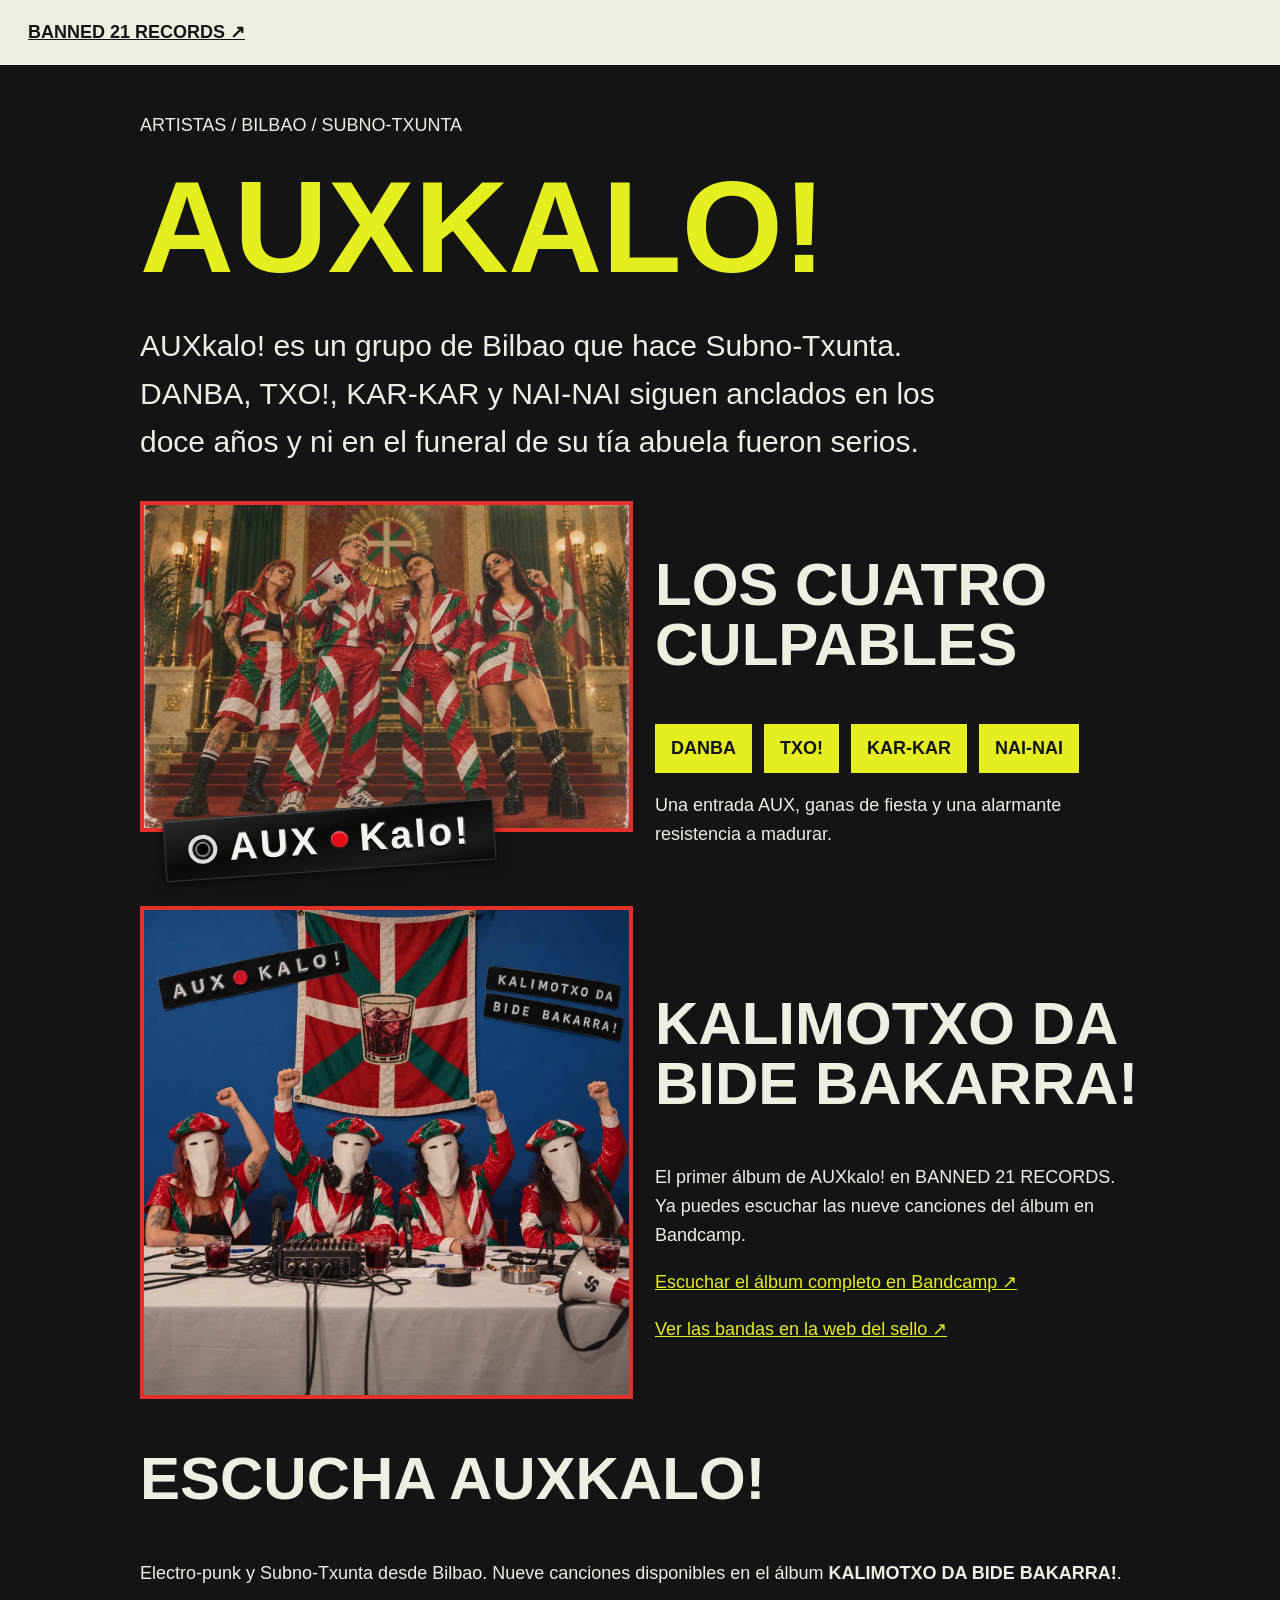
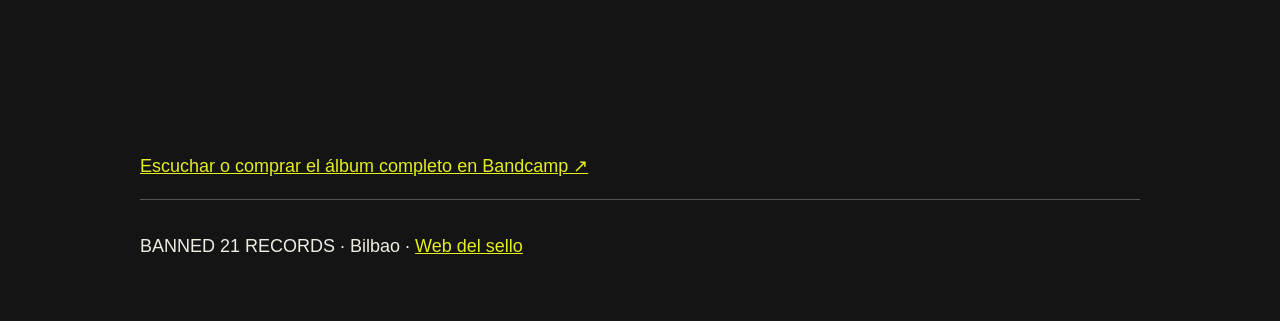
==== commit 8254d8b2: "Update AUXkalo artist page to nine-track Bandcamp release" ====
--- a/auxkalo/index.html
+++ b/auxkalo/index.html
@@ -1 +1 @@
-<!doctype html><html lang="es"><head><meta charset="utf-8"><meta name="viewport" content="width=device-width,initial-scale=1"><title>AUXkalo! | Grupo de Bilbao · Subno-Txunta | BANNED 21 RECORDS</title><meta name="description" content="AUXkalo! es un grupo de Bilbao que hace Subno-Txunta. DANBA, TXO!, KAR-KAR y NAI-NAI siguen anclados en los doce años y ni en el funeral de su tía abuela fueron serios."><meta name="robots" content="index,follow,max-image-preview:large"><link rel="canonical" href="https://olivermend.github.io/Banned21records-web/auxkalo/"><meta property="og:type" content="music.musician"><meta property="og:title" content="AUXkalo! | Subno-Txunta desde Bilbao"><meta property="og:description" content="AUXkalo! es un grupo de Bilbao que hace Subno-Txunta. DANBA, TXO!, KAR-KAR y NAI-NAI siguen anclados en los doce años y ni en el funeral de su tía abuela fueron serios."><meta property="og:url" content="https://olivermend.github.io/Banned21records-web/auxkalo/"><meta property="og:image" content="https://olivermend.github.io/Banned21records-web/assets/artists/auxkalo-band.webp"><meta name="twitter:card" content="summary_large_image"><script type="application/ld+json">{"@context":"https://schema.org","@type":"MusicGroup","name":"AUXkalo!","url":"https://olivermend.github.io/Banned21records-web/auxkalo/","sameAs":["https://auxkalo.bandcamp.com/"],"genre":["Subno-Txunta","Punk","Dance"],"description":"AUXkalo! es un grupo de Bilbao que hace Subno-Txunta. DANBA, TXO!, KAR-KAR y NAI-NAI siguen anclados en los doce años y ni en el funeral de su tía abuela fueron serios.","foundingLocation":{"@type":"Place","name":"Bilbao, Bizkaia, España"},"member":[{"@type":"Person","name":"DANBA"},{"@type":"Person","name":"TXO!"},{"@type":"Person","name":"KAR-KAR"},{"@type":"Person","name":"NAI-NAI"}],"image":"https://olivermend.github.io/Banned21records-web/assets/artists/auxkalo-band.webp","album":{"@type":"MusicAlbum","name":"KALIMOTXO DA BIDE BAKARRA!","url":"https://auxkalo.bandcamp.com/album/kalimotxo-da-bide-bakarra-3","byArtist":{"@type":"MusicGroup","name":"AUXkalo!"},"image":"https://olivermend.github.io/Banned21records-web/assets/artists/auxkalo-kalimotxo-da-bide-bakarra.svg"}}</script><style>body{background:#141414;color:#f0ede3;font:18px/1.6 Arial,sans-serif;margin:0}main{max-width:1000px;margin:auto;padding:28px}a{color:#e5ee1f}header{padding:18px 28px;background:#f0ede3;color:#141414;font-weight:900}header a{color:#141414}h1,h2{font-family:Impact,'Arial Narrow',sans-serif;text-transform:uppercase;line-height:1}h1{font-size:clamp(60px,12vw,130px);margin:22px 0 10px;color:#e5ee1f}h2{font-size:clamp(30px,6vw,60px)}.lead{font-size:clamp(21px,3vw,30px);max-width:820px}.grid{display:grid;grid-template-columns:1fr 1fr;gap:30px;align-items:center;margin:35px 0}.grid img{width:100%;height:auto;border:4px solid #e33029}.members{display:flex;flex-wrap:wrap;gap:12px;list-style:none;padding:0}.members li{background:#e5ee1f;color:#141414;font-weight:900;padding:10px 16px}footer{padding:32px 0;border-top:1px solid #555}@media(max-width:700px){.grid{grid-template-columns:1fr}}.aux-band-photo{position:relative;min-width:0}.aux-band-photo img{display:block}.aux-dymo{position:relative;z-index:2;display:inline-flex;align-items:center;gap:clamp(5px,1.2vw,12px);max-width:96%;margin:-23px 0 0 5%;padding:9px clamp(12px,2vw,23px);transform:rotate(-4deg);border:1px solid #333;border-radius:2px;background:linear-gradient(170deg,#2b2b2b,#090909 43%,#1b1b1b 80%,#070707);color:#f4f3ed;font:800 clamp(20px,3vw,40px)/1.1 'Arial Narrow',Arial,sans-serif;letter-spacing:.08em;white-space:nowrap;box-shadow:0 4px 8px #0008,inset 0 1px 1px #fff4;text-shadow:0 -1px #777,0 2px #000,1px 1px #777}.aux-socket{width:.55em;height:.55em;border-radius:50%;border:.11em solid #ddd;background:radial-gradient(circle,#050505 0 37%,#888 41% 50%,#171717 51%)}.aux-led{width:.42em;height:.42em;border-radius:50%;background:#e30c17;box-shadow:0 0 0 2px #171717,inset 0 1px 2px #fff8}</style></head><body><header><a href="https://olivermend.github.io/Banned21records-web/">BANNED 21 RECORDS ↗</a></header><main><p>ARTISTAS / BILBAO / SUBNO-TXUNTA</p><h1>AUXkalo!</h1><p class="lead">AUXkalo! es un grupo de Bilbao que hace Subno-Txunta. DANBA, TXO!, KAR-KAR y NAI-NAI siguen anclados en los doce años y ni en el funeral de su tía abuela fueron serios.</p><div class="grid"><div class="aux-band-photo"><img src="../assets/artists/auxkalo-band.webp" alt="AUXkalo!, cuarteto de Bilbao con vestuario Ikurriña Couture"><div class="aux-dymo" role="img" aria-label="AUXkalo!"><span class="aux-socket" aria-hidden="true"></span><span>AUX</span><span class="aux-led" aria-hidden="true"></span><span>Kalo!</span></div></div><div><h2>Los cuatro culpables</h2><ul class="members"><li>DANBA</li><li>TXO!</li><li>KAR-KAR</li><li>NAI-NAI</li></ul><p>Una entrada AUX, ganas de fiesta y una alarmante resistencia a madurar.</p></div></div><section class="grid"><img src="../assets/artists/auxkalo-kalimotxo-da-bide-bakarra.svg" alt="Portada oficial de AUXkalo!, KALIMOTXO DA BIDE BAKARRA!: los cuatro integrantes enmascarados frente a una ikurriña con un kalimotxo bordado"><div><h2>KALIMOTXO DA BIDE BAKARRA!</h2><p>El primer álbum de AUXkalo! en BANNED 21 RECORDS. Ya puedes escuchar Neska-Poska Txo!, Txiki, Berriro Ezkongabe, Dardara, Pisu Bat y Pikutara! en Bandcamp.</p><p><a href="https://auxkalo.bandcamp.com/album/kalimotxo-da-bide-bakarra-3" rel="noopener noreferrer">Escuchar las seis canciones del disco en Bandcamp ↗</a></p><p><a href="https://olivermend.github.io/Banned21records-web/#band">Ver AUXkalo! en la web del sello ↗</a></p></div></section><section aria-label="Escucha AUXkalo!"><h2>Escucha AUXkalo!</h2><p>Electro-punk y Subno-Txunta desde Bilbao. Seis canciones disponibles en el álbum <strong>KALIMOTXO DA BIDE BAKARRA!</strong>.</p><iframe title="Escuchar AUXkalo! en Bandcamp" style="border:0;width:100%;height:120px;max-width:700px" src="https://bandcamp.com/EmbeddedPlayer/album=3497018543/size=large/bgcol=141414/linkcol=e33029/tracklist=false/artwork=small/transparent=true/" seamless loading="lazy"></iframe><p><a href="https://auxkalo.bandcamp.com/album/kalimotxo-da-bide-bakarra-3">Escuchar o comprar el álbum completo en Bandcamp ↗</a></p></section><footer>BANNED 21 RECORDS · Bilbao · <a href="https://olivermend.github.io/Banned21records-web/">Web del sello</a></footer></main></body></html>+<!doctype html><html lang="es"><head><meta charset="utf-8"><meta name="viewport" content="width=device-width,initial-scale=1"><title>AUXkalo! | Grupo de Bilbao · Subno-Txunta | BANNED 21 RECORDS</title><meta name="description" content="AUXkalo! es un grupo de Bilbao que hace Subno-Txunta. DANBA, TXO!, KAR-KAR y NAI-NAI siguen anclados en los doce años y ni en el funeral de su tía abuela fueron serios."><meta name="robots" content="index,follow,max-image-preview:large"><link rel="canonical" href="https://olivermend.github.io/Banned21records-web/auxkalo/"><meta property="og:type" content="music.musician"><meta property="og:title" content="AUXkalo! | Subno-Txunta desde Bilbao"><meta property="og:description" content="AUXkalo! es un grupo de Bilbao que hace Subno-Txunta. DANBA, TXO!, KAR-KAR y NAI-NAI siguen anclados en los doce años y ni en el funeral de su tía abuela fueron serios."><meta property="og:url" content="https://olivermend.github.io/Banned21records-web/auxkalo/"><meta property="og:image" content="https://olivermend.github.io/Banned21records-web/assets/artists/auxkalo-band.webp"><meta name="twitter:card" content="summary_large_image"><script type="application/ld+json">{"@context":"https://schema.org","@type":"MusicGroup","name":"AUXkalo!","url":"https://olivermend.github.io/Banned21records-web/auxkalo/","sameAs":["https://auxkalo.bandcamp.com/"],"genre":["Subno-Txunta","Punk","Dance"],"description":"AUXkalo! es un grupo de Bilbao que hace Subno-Txunta. DANBA, TXO!, KAR-KAR y NAI-NAI siguen anclados en los doce años y ni en el funeral de su tía abuela fueron serios.","foundingLocation":{"@type":"Place","name":"Bilbao, Bizkaia, España"},"member":[{"@type":"Person","name":"DANBA"},{"@type":"Person","name":"TXO!"},{"@type":"Person","name":"KAR-KAR"},{"@type":"Person","name":"NAI-NAI"}],"image":"https://olivermend.github.io/Banned21records-web/assets/artists/auxkalo-band.webp","album":{"@type":"MusicAlbum","name":"KALIMOTXO DA BIDE BAKARRA!","url":"https://auxkalo.bandcamp.com/album/kalimotxo-da-bide-bakarra-3","byArtist":{"@type":"MusicGroup","name":"AUXkalo!"},"image":"https://olivermend.github.io/Banned21records-web/assets/artists/auxkalo-kalimotxo-da-bide-bakarra.svg"}}</script><style>body{background:#141414;color:#f0ede3;font:18px/1.6 Arial,sans-serif;margin:0}main{max-width:1000px;margin:auto;padding:28px}a{color:#e5ee1f}header{padding:18px 28px;background:#f0ede3;color:#141414;font-weight:900}header a{color:#141414}h1,h2{font-family:Impact,'Arial Narrow',sans-serif;text-transform:uppercase;line-height:1}h1{font-size:clamp(60px,12vw,130px);margin:22px 0 10px;color:#e5ee1f}h2{font-size:clamp(30px,6vw,60px)}.lead{font-size:clamp(21px,3vw,30px);max-width:820px}.grid{display:grid;grid-template-columns:1fr 1fr;gap:30px;align-items:center;margin:35px 0}.grid img{width:100%;height:auto;border:4px solid #e33029}.members{display:flex;flex-wrap:wrap;gap:12px;list-style:none;padding:0}.members li{background:#e5ee1f;color:#141414;font-weight:900;padding:10px 16px}footer{padding:32px 0;border-top:1px solid #555}@media(max-width:700px){.grid{grid-template-columns:1fr}}.aux-band-photo{position:relative;min-width:0}.aux-band-photo img{display:block}.aux-dymo{position:relative;z-index:2;display:inline-flex;align-items:center;gap:clamp(5px,1.2vw,12px);max-width:96%;margin:-23px 0 0 5%;padding:9px clamp(12px,2vw,23px);transform:rotate(-4deg);border:1px solid #333;border-radius:2px;background:linear-gradient(170deg,#2b2b2b,#090909 43%,#1b1b1b 80%,#070707);color:#f4f3ed;font:800 clamp(20px,3vw,40px)/1.1 'Arial Narrow',Arial,sans-serif;letter-spacing:.08em;white-space:nowrap;box-shadow:0 4px 8px #0008,inset 0 1px 1px #fff4;text-shadow:0 -1px #777,0 2px #000,1px 1px #777}.aux-socket{width:.55em;height:.55em;border-radius:50%;border:.11em solid #ddd;background:radial-gradient(circle,#050505 0 37%,#888 41% 50%,#171717 51%)}.aux-led{width:.42em;height:.42em;border-radius:50%;background:#e30c17;box-shadow:0 0 0 2px #171717,inset 0 1px 2px #fff8}</style></head><body><header><a href="../">BANNED 21 RECORDS ↗</a></header><main><p>ARTISTAS / BILBAO / SUBNO-TXUNTA</p><h1>AUXkalo!</h1><p class="lead">AUXkalo! es un grupo de Bilbao que hace Subno-Txunta. DANBA, TXO!, KAR-KAR y NAI-NAI siguen anclados en los doce años y ni en el funeral de su tía abuela fueron serios.</p><div class="grid"><div class="aux-band-photo"><img src="../assets/artists/auxkalo-band.webp" alt="AUXkalo!, cuarteto de Bilbao con vestuario Ikurriña Couture"><div class="aux-dymo" role="img" aria-label="AUXkalo!"><span class="aux-socket" aria-hidden="true"></span><span>AUX</span><span class="aux-led" aria-hidden="true"></span><span>Kalo!</span></div></div><div><h2>Los cuatro culpables</h2><ul class="members"><li>DANBA</li><li>TXO!</li><li>KAR-KAR</li><li>NAI-NAI</li></ul><p>Una entrada AUX, ganas de fiesta y una alarmante resistencia a madurar.</p></div></div><section class="grid"><img src="../assets/artists/auxkalo-kalimotxo-da-bide-bakarra.svg" alt="Portada oficial de AUXkalo!, KALIMOTXO DA BIDE BAKARRA!: los cuatro integrantes enmascarados frente a una ikurriña con un kalimotxo bordado"><div><h2>KALIMOTXO DA BIDE BAKARRA!</h2><p>El primer álbum de AUXkalo! en BANNED 21 RECORDS. Ya puedes escuchar las nueve canciones del álbum en Bandcamp.</p><p><a href="https://auxkalo.bandcamp.com/album/kalimotxo-da-bide-bakarra-3" rel="noopener noreferrer">Escuchar el álbum completo en Bandcamp ↗</a></p><p><a href="../#band">Ver las bandas en la web del sello ↗</a></p></div></section><section aria-label="Escucha AUXkalo!"><h2>Escucha AUXkalo!</h2><p>Electro-punk y Subno-Txunta desde Bilbao. Nueve canciones disponibles en el álbum <strong>KALIMOTXO DA BIDE BAKARRA!</strong>.</p><iframe title="Escuchar AUXkalo! en Bandcamp" style="border:0;width:100%;height:120px;max-width:700px" src="https://bandcamp.com/EmbeddedPlayer/album=3497018543/size=large/bgcol=141414/linkcol=e33029/tracklist=false/artwork=small/transparent=true/" seamless loading="lazy"></iframe><p><a href="https://auxkalo.bandcamp.com/album/kalimotxo-da-bide-bakarra-3">Escuchar o comprar el álbum completo en Bandcamp ↗</a></p></section><footer>BANNED 21 RECORDS · Bilbao · <a href="../">Web del sello</a></footer></main></body></html>
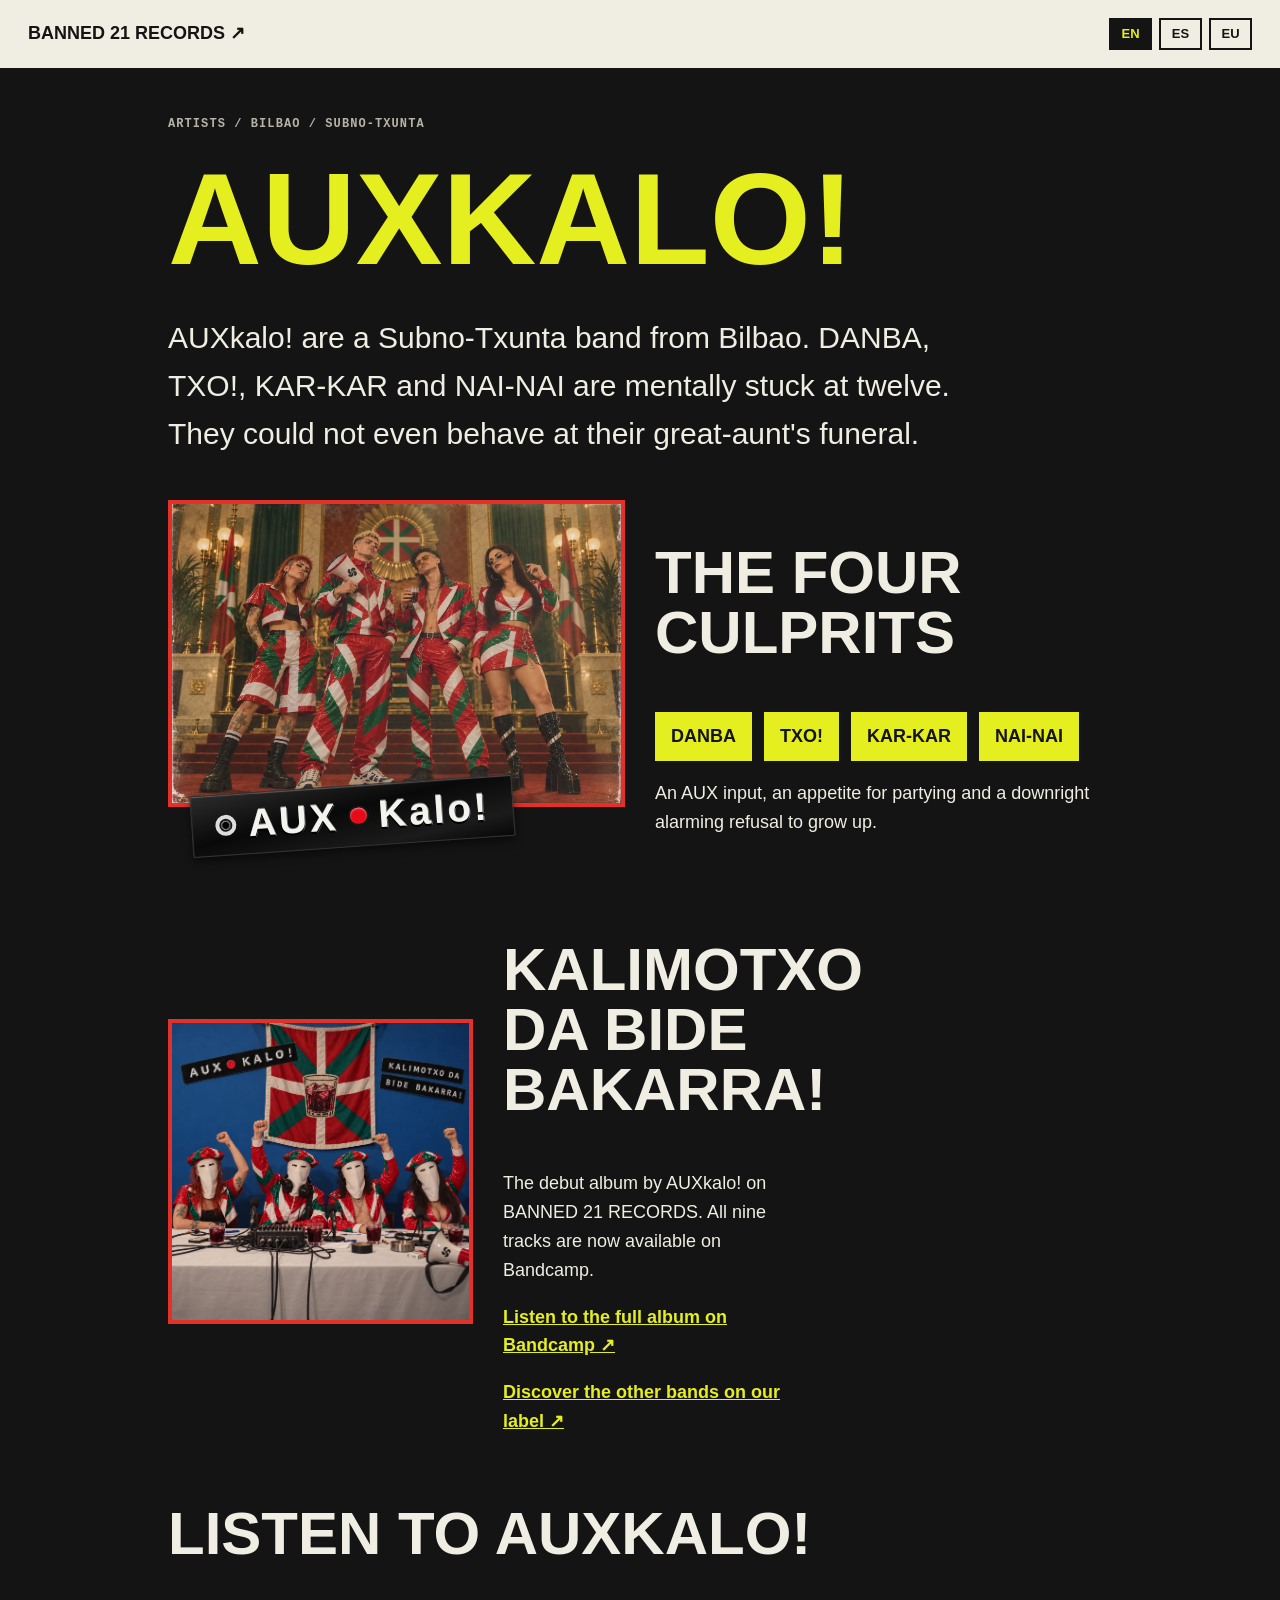
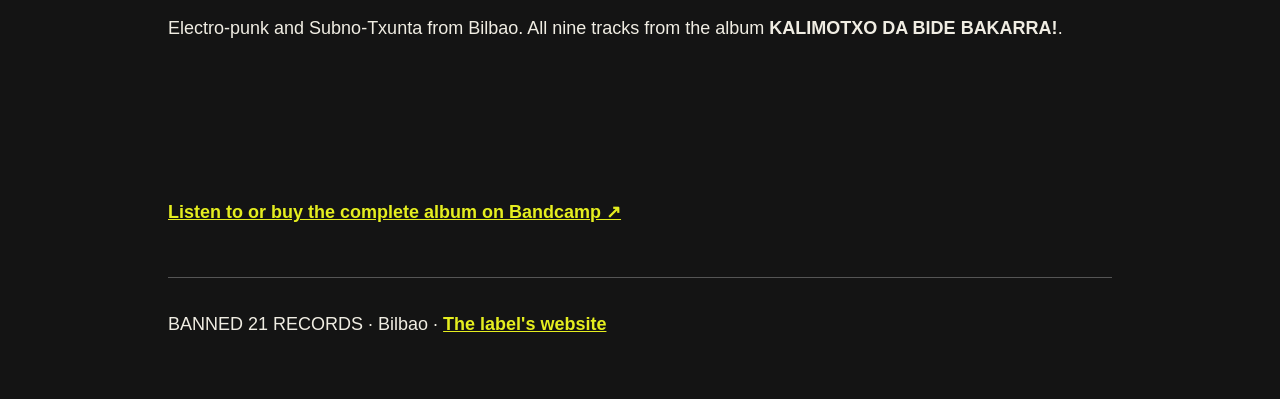
==== commit 3dacd02b: "Redirect legacy AUXkalo page to preferred language" ====
--- a/auxkalo/index.html
+++ b/auxkalo/index.html
@@ -1 +1,24 @@
-<!doctype html><html lang="es"><head><meta charset="utf-8"><meta name="viewport" content="width=device-width,initial-scale=1"><title>AUXkalo! | Grupo de Bilbao · Subno-Txunta | BANNED 21 RECORDS</title><meta name="description" content="AUXkalo! es un grupo de Bilbao que hace Subno-Txunta. DANBA, TXO!, KAR-KAR y NAI-NAI siguen anclados en los doce años y ni en el funeral de su tía abuela fueron serios."><meta name="robots" content="index,follow,max-image-preview:large"><link rel="canonical" href="https://olivermend.github.io/Banned21records-web/auxkalo/"><meta property="og:type" content="music.musician"><meta property="og:title" content="AUXkalo! | Subno-Txunta desde Bilbao"><meta property="og:description" content="AUXkalo! es un grupo de Bilbao que hace Subno-Txunta. DANBA, TXO!, KAR-KAR y NAI-NAI siguen anclados en los doce años y ni en el funeral de su tía abuela fueron serios."><meta property="og:url" content="https://olivermend.github.io/Banned21records-web/auxkalo/"><meta property="og:image" content="https://olivermend.github.io/Banned21records-web/assets/artists/auxkalo-band.webp"><meta name="twitter:card" content="summary_large_image"><script type="application/ld+json">{"@context":"https://schema.org","@type":"MusicGroup","name":"AUXkalo!","url":"https://olivermend.github.io/Banned21records-web/auxkalo/","sameAs":["https://auxkalo.bandcamp.com/"],"genre":["Subno-Txunta","Punk","Dance"],"description":"AUXkalo! es un grupo de Bilbao que hace Subno-Txunta. DANBA, TXO!, KAR-KAR y NAI-NAI siguen anclados en los doce años y ni en el funeral de su tía abuela fueron serios.","foundingLocation":{"@type":"Place","name":"Bilbao, Bizkaia, España"},"member":[{"@type":"Person","name":"DANBA"},{"@type":"Person","name":"TXO!"},{"@type":"Person","name":"KAR-KAR"},{"@type":"Person","name":"NAI-NAI"}],"image":"https://olivermend.github.io/Banned21records-web/assets/artists/auxkalo-band.webp","album":{"@type":"MusicAlbum","name":"KALIMOTXO DA BIDE BAKARRA!","url":"https://auxkalo.bandcamp.com/album/kalimotxo-da-bide-bakarra-3","byArtist":{"@type":"MusicGroup","name":"AUXkalo!"},"image":"https://olivermend.github.io/Banned21records-web/assets/artists/auxkalo-kalimotxo-da-bide-bakarra.svg"}}</script><style>body{background:#141414;color:#f0ede3;font:18px/1.6 Arial,sans-serif;margin:0}main{max-width:1000px;margin:auto;padding:28px}a{color:#e5ee1f}header{padding:18px 28px;background:#f0ede3;color:#141414;font-weight:900}header a{color:#141414}h1,h2{font-family:Impact,'Arial Narrow',sans-serif;text-transform:uppercase;line-height:1}h1{font-size:clamp(60px,12vw,130px);margin:22px 0 10px;color:#e5ee1f}h2{font-size:clamp(30px,6vw,60px)}.lead{font-size:clamp(21px,3vw,30px);max-width:820px}.grid{display:grid;grid-template-columns:1fr 1fr;gap:30px;align-items:center;margin:35px 0}.grid img{width:100%;height:auto;border:4px solid #e33029}.members{display:flex;flex-wrap:wrap;gap:12px;list-style:none;padding:0}.members li{background:#e5ee1f;color:#141414;font-weight:900;padding:10px 16px}footer{padding:32px 0;border-top:1px solid #555}@media(max-width:700px){.grid{grid-template-columns:1fr}}.aux-band-photo{position:relative;min-width:0}.aux-band-photo img{display:block}.aux-dymo{position:relative;z-index:2;display:inline-flex;align-items:center;gap:clamp(5px,1.2vw,12px);max-width:96%;margin:-23px 0 0 5%;padding:9px clamp(12px,2vw,23px);transform:rotate(-4deg);border:1px solid #333;border-radius:2px;background:linear-gradient(170deg,#2b2b2b,#090909 43%,#1b1b1b 80%,#070707);color:#f4f3ed;font:800 clamp(20px,3vw,40px)/1.1 'Arial Narrow',Arial,sans-serif;letter-spacing:.08em;white-space:nowrap;box-shadow:0 4px 8px #0008,inset 0 1px 1px #fff4;text-shadow:0 -1px #777,0 2px #000,1px 1px #777}.aux-socket{width:.55em;height:.55em;border-radius:50%;border:.11em solid #ddd;background:radial-gradient(circle,#050505 0 37%,#888 41% 50%,#171717 51%)}.aux-led{width:.42em;height:.42em;border-radius:50%;background:#e30c17;box-shadow:0 0 0 2px #171717,inset 0 1px 2px #fff8}</style></head><body><header><a href="../">BANNED 21 RECORDS ↗</a></header><main><p>ARTISTAS / BILBAO / SUBNO-TXUNTA</p><h1>AUXkalo!</h1><p class="lead">AUXkalo! es un grupo de Bilbao que hace Subno-Txunta. DANBA, TXO!, KAR-KAR y NAI-NAI siguen anclados en los doce años y ni en el funeral de su tía abuela fueron serios.</p><div class="grid"><div class="aux-band-photo"><img src="../assets/artists/auxkalo-band.webp" alt="AUXkalo!, cuarteto de Bilbao con vestuario Ikurriña Couture"><div class="aux-dymo" role="img" aria-label="AUXkalo!"><span class="aux-socket" aria-hidden="true"></span><span>AUX</span><span class="aux-led" aria-hidden="true"></span><span>Kalo!</span></div></div><div><h2>Los cuatro culpables</h2><ul class="members"><li>DANBA</li><li>TXO!</li><li>KAR-KAR</li><li>NAI-NAI</li></ul><p>Una entrada AUX, ganas de fiesta y una alarmante resistencia a madurar.</p></div></div><section class="grid"><img src="../assets/artists/auxkalo-kalimotxo-da-bide-bakarra.svg" alt="Portada oficial de AUXkalo!, KALIMOTXO DA BIDE BAKARRA!: los cuatro integrantes enmascarados frente a una ikurriña con un kalimotxo bordado"><div><h2>KALIMOTXO DA BIDE BAKARRA!</h2><p>El primer álbum de AUXkalo! en BANNED 21 RECORDS. Ya puedes escuchar las nueve canciones del álbum en Bandcamp.</p><p><a href="https://auxkalo.bandcamp.com/album/kalimotxo-da-bide-bakarra-3" rel="noopener noreferrer">Escuchar el álbum completo en Bandcamp ↗</a></p><p><a href="../#band">Ver las bandas en la web del sello ↗</a></p></div></section><section aria-label="Escucha AUXkalo!"><h2>Escucha AUXkalo!</h2><p>Electro-punk y Subno-Txunta desde Bilbao. Nueve canciones disponibles en el álbum <strong>KALIMOTXO DA BIDE BAKARRA!</strong>.</p><iframe title="Escuchar AUXkalo! en Bandcamp" style="border:0;width:100%;height:120px;max-width:700px" src="https://bandcamp.com/EmbeddedPlayer/album=3497018543/size=large/bgcol=141414/linkcol=e33029/tracklist=false/artwork=small/transparent=true/" seamless loading="lazy"></iframe><p><a href="https://auxkalo.bandcamp.com/album/kalimotxo-da-bide-bakarra-3">Escuchar o comprar el álbum completo en Bandcamp ↗</a></p></section><footer>BANNED 21 RECORDS · Bilbao · <a href="../">Web del sello</a></footer></main></body></html>+<!doctype html>
+<html lang="es">
+<head>
+<meta charset="utf-8">
+<meta name="viewport" content="width=device-width,initial-scale=1">
+<meta name="robots" content="noindex,follow">
+<title>AUXkalo! · BANNED 21 RECORDS</title>
+<script>
+(function(){
+  const allowed=['en','es','eu'];
+  const requested=new URLSearchParams(location.search).get('lang');
+  let code=allowed.includes(requested)?requested:null;
+  try{if(!code){const saved=localStorage.getItem('b21-language');if(allowed.includes(saved))code=saved}}catch(e){}
+  if(!code){const locale=(navigator.language||'es').toLowerCase();code=locale.startsWith('eu')?'eu':locale.startsWith('en')?'en':'es'}
+  location.replace('./'+code+'/'+location.hash);
+})();
+</script>
+<style>body{background:#141414;color:#f0ede3;font:18px/1.6 Arial,sans-serif;margin:0;padding:3rem;max-width:850px}a{color:#e5ee1f;font-weight:700}h1{font-family:Impact,sans-serif;font-size:clamp(55px,10vw,120px)}</style>
+</head><body>
+<h1>AUXkalo!</h1>
+<p>Elige idioma / Choose language / Aukeratu hizkuntza:</p>
+<p><a href="./en/">English</a> · <a href="./es/">Castellano</a> · <a href="./eu/">Euskara</a></p>
+<p><a href="../">BANNED 21 RECORDS</a></p>
+</body></html>
